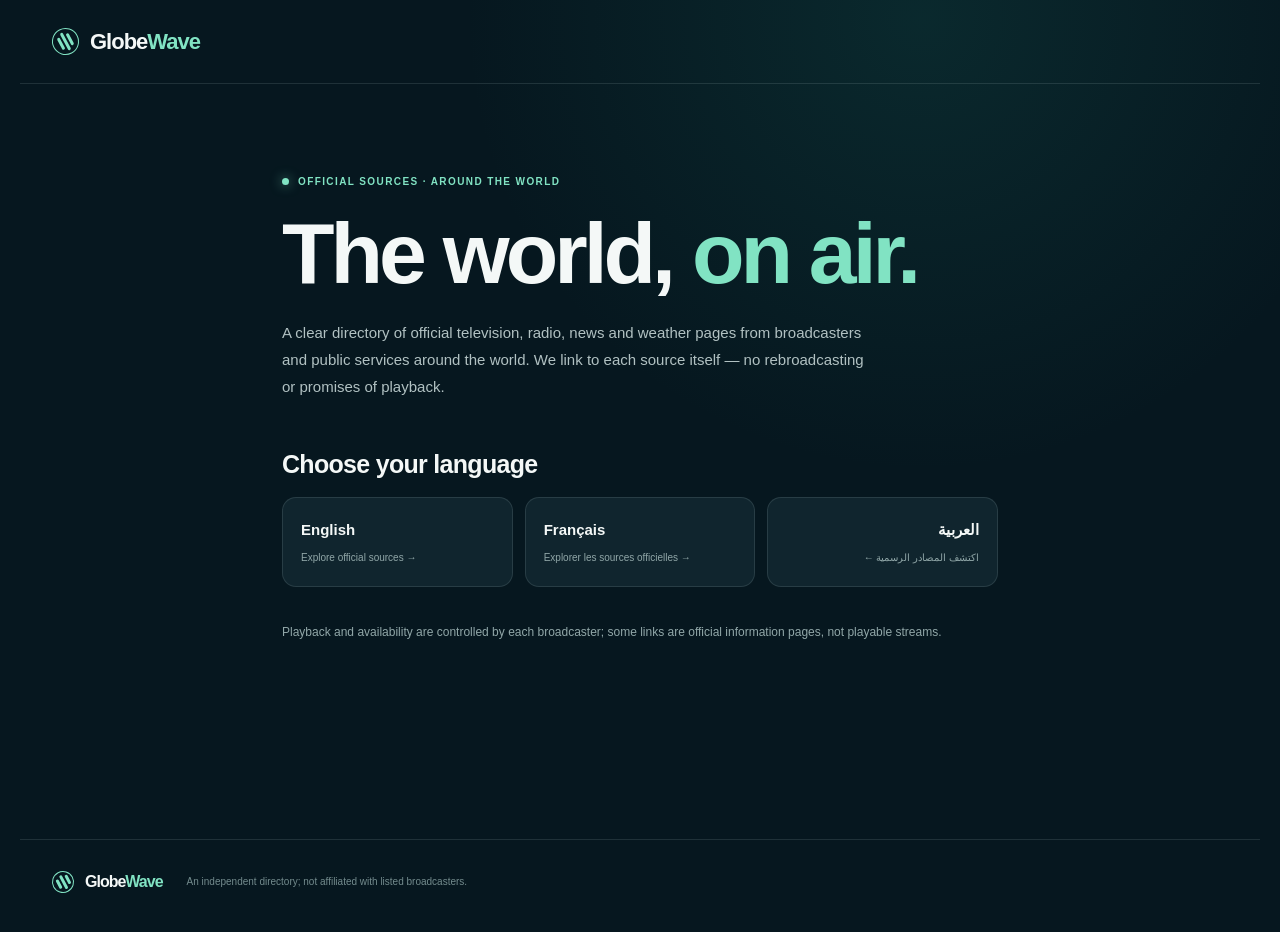
==== index.html @ 591c08b2 "Build multilingual GlobeWave official-source directory" ====
<!doctype html><html lang="en"><head><meta charset="utf-8"><meta name="viewport" content="width=device-width,initial-scale=1"><title>GlobeWave — official broadcasts from around the world</title><meta name="description" content="Explore official television, radio, news and weather pages from around the world, in Arabic, French and English."><link rel="canonical" href="https://yassin1986.github.io/globewave/"><link rel="alternate" hreflang="en" href="https://yassin1986.github.io/globewave/en/"><link rel="alternate" hreflang="fr" href="https://yassin1986.github.io/globewave/fr/"><link rel="alternate" hreflang="ar" href="https://yassin1986.github.io/globewave/ar/"><link rel="alternate" hreflang="x-default" href="https://yassin1986.github.io/globewave/"><meta property="og:type" content="website"><meta property="og:site_name" content="GlobeWave"><meta property="og:title" content="GlobeWave — official broadcasts from around the world"><meta property="og:description" content="Explore official television, radio, news and weather pages from around the world, in Arabic, French and English."><meta property="og:url" content="https://yassin1986.github.io/globewave/"><meta name="robots" content="index,follow"><link rel="stylesheet" href="https://yassin1986.github.io/globewave/assets/site.css"></head><body><header class="site-header"><a class="brand" href="https://yassin1986.github.io/globewave/" aria-label="GlobeWave"><span class="brand-mark" aria-hidden="true"><i></i><i></i><i></i></span><span>Globe<span>Wave</span></span></a></header><main class="landing"><p class="eyebrow"><span class="pulse"></span>OFFICIAL SOURCES · AROUND THE WORLD</p><h1>The world, <em>on air.</em></h1><p class="intro">A clear directory of official television, radio, news and weather pages from broadcasters and public services around the world. We link to each source itself — no rebroadcasting or promises of playback.</p><h2>Choose your language</h2><nav class="language-choices"><a href="https://yassin1986.github.io/globewave/en/">English <span>Explore official sources →</span></a><a href="https://yassin1986.github.io/globewave/fr/" lang="fr">Français <span>Explorer les sources officielles →</span></a><a href="https://yassin1986.github.io/globewave/ar/" lang="ar" dir="rtl">العربية <span>اكتشف المصادر الرسمية ←</span></a></nav><p class="landing-note">Playback and availability are controlled by each broadcaster; some links are official information pages, not playable streams.</p></main><footer><a class="brand footer-brand" href="https://yassin1986.github.io/globewave/"><span class="brand-mark" aria-hidden="true"><i></i><i></i><i></i></span><span>Globe<span>Wave</span></span></a><p>An independent directory; not affiliated with listed broadcasters.</p></footer></body></html>
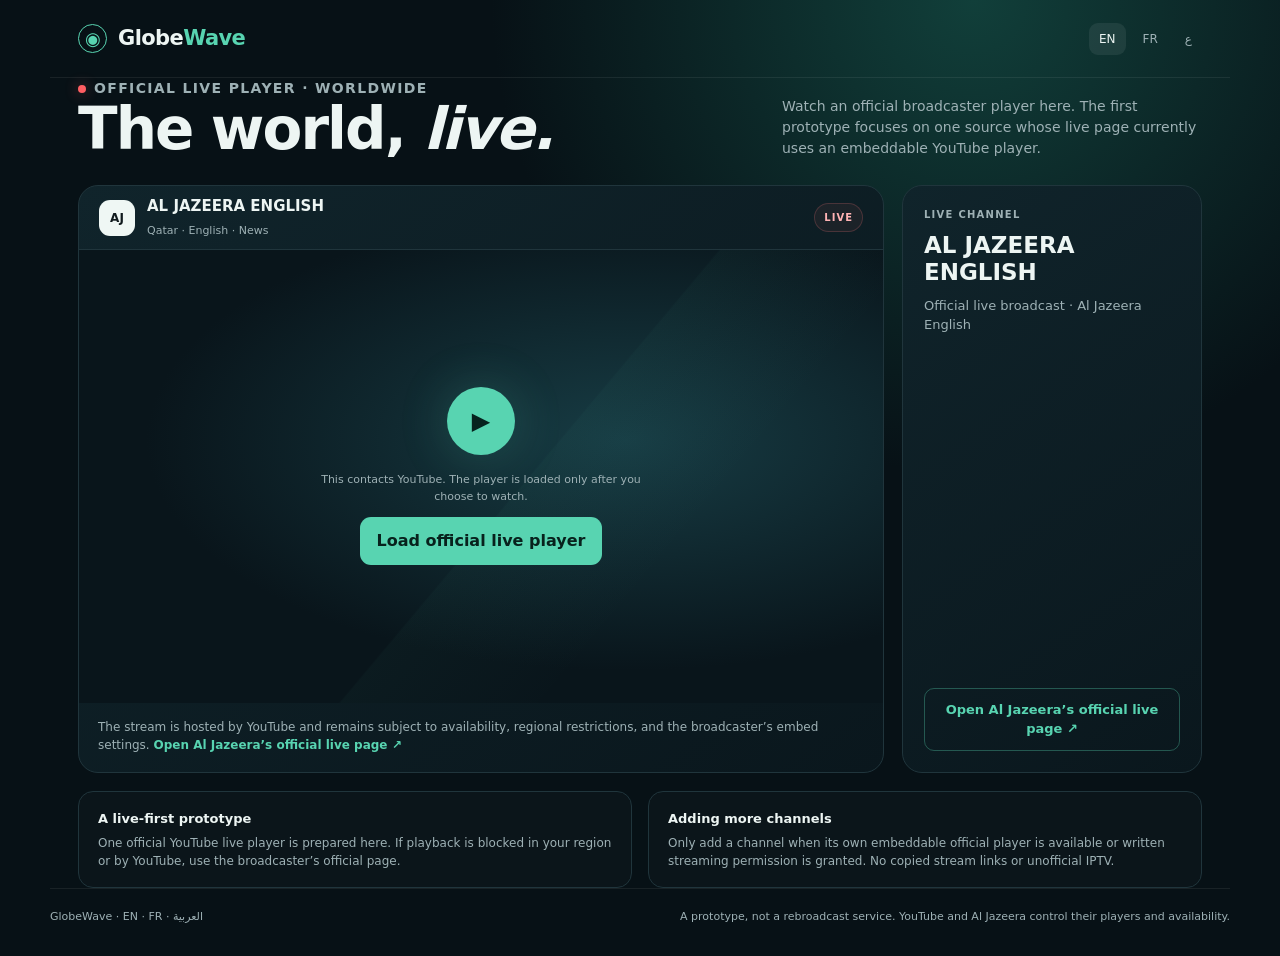
==== commit 8a1dac16: "Publish temporary live player test page" ====
--- a/index.html
+++ b/index.html
@@ -1 +1,23 @@
-<!doctype html><html lang="en"><head><meta charset="utf-8"><meta name="viewport" content="width=device-width,initial-scale=1"><title>GlobeWave — official broadcasts from around the world</title><meta name="description" content="Explore official television, radio, news and weather pages from around the world, in Arabic, French and English."><link rel="canonical" href="https://yassin1986.github.io/globewave/"><link rel="alternate" hreflang="en" href="https://yassin1986.github.io/globewave/en/"><link rel="alternate" hreflang="fr" href="https://yassin1986.github.io/globewave/fr/"><link rel="alternate" hreflang="ar" href="https://yassin1986.github.io/globewave/ar/"><link rel="alternate" hreflang="x-default" href="https://yassin1986.github.io/globewave/"><meta property="og:type" content="website"><meta property="og:site_name" content="GlobeWave"><meta property="og:title" content="GlobeWave — official broadcasts from around the world"><meta property="og:description" content="Explore official television, radio, news and weather pages from around the world, in Arabic, French and English."><meta property="og:url" content="https://yassin1986.github.io/globewave/"><meta name="robots" content="index,follow"><link rel="stylesheet" href="https://yassin1986.github.io/globewave/assets/site.css"></head><body><header class="site-header"><a class="brand" href="https://yassin1986.github.io/globewave/" aria-label="GlobeWave"><span class="brand-mark" aria-hidden="true"><i></i><i></i><i></i></span><span>Globe<span>Wave</span></span></a></header><main class="landing"><p class="eyebrow"><span class="pulse"></span>OFFICIAL SOURCES · AROUND THE WORLD</p><h1>The world, <em>on air.</em></h1><p class="intro">A clear directory of official television, radio, news and weather pages from broadcasters and public services around the world. We link to each source itself — no rebroadcasting or promises of playback.</p><h2>Choose your language</h2><nav class="language-choices"><a href="https://yassin1986.github.io/globewave/en/">English <span>Explore official sources →</span></a><a href="https://yassin1986.github.io/globewave/fr/" lang="fr">Français <span>Explorer les sources officielles →</span></a><a href="https://yassin1986.github.io/globewave/ar/" lang="ar" dir="rtl">العربية <span>اكتشف المصادر الرسمية ←</span></a></nav><p class="landing-note">Playback and availability are controlled by each broadcaster; some links are official information pages, not playable streams.</p></main><footer><a class="brand footer-brand" href="https://yassin1986.github.io/globewave/"><span class="brand-mark" aria-hidden="true"><i></i><i></i><i></i></span><span>Globe<span>Wave</span></span></a><p>An independent directory; not affiliated with listed broadcasters.</p></footer></body></html>+<!doctype html>
+<html lang="en" dir="ltr">
+<head>
+<meta charset="utf-8"><meta name="viewport" content="width=device-width,initial-scale=1">
+<title>GlobeWave — live TV, inside the page</title><meta name="description" content="Watch an official live broadcaster player inside GlobeWave, with transparent regional and playback limits.">
+<meta name="robots" content="noindex,nofollow"><meta name="theme-color" content="#071116">
+<link rel="stylesheet" href="./assets/player.css">
+</head>
+<body class="">
+<header class="topbar wrap"><a class="brand" href="./index.html" aria-label="GlobeWave"><span class="brand-mark" aria-hidden="true">◉</span><span>Globe<em>Wave</em></span></a><nav class="languages" aria-label="Language"><a aria-current="page" href="./index.html">EN</a><a  href="./fr/index.html">FR</a><a  href="./ar/index.html" lang="ar">ع</a></nav></header>
+<main class="wrap">
+<section class="intro"><div><p class="eyebrow"><span class="live-dot"></span>OFFICIAL LIVE PLAYER · WORLDWIDE</p><h1>The world, <em>live.</em></h1></div><p>Watch an official broadcaster player here. The first prototype focuses on one source whose live page currently uses an embeddable YouTube player.</p></section>
+<section class="stage" aria-label="Live player">
+<article class="player-card"><div class="player-head"><div class="station"><div class="station-logo" aria-hidden="true">AJ</div><div><h2>AL JAZEERA ENGLISH</h2><small>Qatar · English · News</small></div></div><span class="onair">LIVE</span></div>
+<div class="screen" id="player-frame"><div class="preload" id="player-consent"><div class="play-icon" aria-hidden="true">▶</div><p class="consent">This contacts YouTube. The player is loaded only after you choose to watch.</p><button class="primary" id="load-player" type="button">Load official live player</button></div></div>
+<div class="player-foot"><p>The stream is hosted by YouTube and remains subject to availability, regional restrictions, and the broadcaster’s embed settings. <a href="https://www.aljazeera.com/video/live" target="_blank" rel="noopener noreferrer">Open Al Jazeera’s official live page ↗</a></p></div></article>
+<aside class="side-card"><span class="side-kicker">LIVE CHANNEL</span><h2>AL JAZEERA ENGLISH</h2><p>Official live broadcast · Al Jazeera English</p><a class="official-link" href="https://www.aljazeera.com/video/live" target="_blank" rel="noopener noreferrer">Open Al Jazeera’s official live page ↗</a></aside>
+</section>
+<section class="below"><article class="info"><h3>A live-first prototype</h3><p>One official YouTube live player is prepared here. If playback is blocked in your region or by YouTube, use the broadcaster’s official page.</p></article><article class="info"><h3>Adding more channels</h3><p>Only add a channel when its own embeddable official player is available or written streaming permission is granted. No copied stream links or unofficial IPTV.</p></article></section>
+</main>
+<footer class="footer wrap"><span>GlobeWave · EN · FR · العربية</span><span>A prototype, not a rebroadcast service. YouTube and Al Jazeera control their players and availability.</span></footer>
+<script src="./assets/player.js" defer></script>
+</body></html>
--- a/assets/player.css
+++ b/assets/player.css
@@ -0,0 +1 @@
+:root{color-scheme:dark;--bg:#071116;--panel:#0d1d24;--panel2:#11252d;--line:#20353c;--ink:#edf5f3;--muted:#9eb1b5;--mint:#58d4b1;--gold:#efc880;font-family:Inter,ui-sans-serif,system-ui,-apple-system,'Noto Sans Arabic',sans-serif}*{box-sizing:border-box}body{margin:0;min-height:100vh;color:var(--ink);background:radial-gradient(ellipse at 76% 0%,#113f3a 0,transparent 35%),var(--bg);line-height:1.5}a{color:inherit;text-decoration:none}button{font:inherit}.wrap{max-width:1180px;margin:auto;padding:0 28px}.topbar{height:78px;border-bottom:1px solid #ffffff12;display:flex;align-items:center;justify-content:space-between}.brand{display:flex;align-items:center;gap:11px;font-weight:800;font-size:21px;letter-spacing:-.6px}.brand-mark{width:29px;height:29px;border:1.5px solid var(--mint);border-radius:50%;display:grid;place-items:center;color:var(--mint);font-size:18px}.brand span:last-child em{font-style:normal;color:var(--mint)}.languages{display:flex;gap:7px}.languages a{font-size:12px;padding:7px 10px;border-radius:9px;color:var(--muted)}.languages a[aria-current=page]{background:#ffffff12;color:var(--ink)}main{padding:46px 0 72px}.intro{display:flex;justify-content:space-between;align-items:end;gap:30px;margin-bottom:26px}.eyebrow{color:var(--mint);font-size:11px;font-weight:800;letter-spacing:1.35px;text-transform:uppercase;margin:0 0 13px}.live-dot{display:inline-block;width:8px;height:8px;border-radius:50%;background:#ff5e62;box-shadow:0 0 14px #ff5e6277;margin-inline-end:8px}h1{font-size:clamp(36px,5vw,58px);line-height:1.04;letter-spacing:-1.9px;margin:0}.intro p{color:var(--muted);max-width:420px;margin:0;font-size:14px}.stage{display:grid;grid-template-columns:minmax(0,1fr) 300px;gap:18px;align-items:stretch}.player-card,.side-card{border:1px solid var(--line);border-radius:20px;background:linear-gradient(145deg,#10242b,#0a171d);overflow:hidden}.player-head{height:64px;padding:0 20px;display:flex;align-items:center;justify-content:space-between;border-bottom:1px solid var(--line)}.station{display:flex;align-items:center;gap:12px}.station-logo{width:36px;height:36px;border-radius:11px;background:#eff7f4;color:#101a1d;display:grid;place-items:center;font-weight:900;font-size:12px}.station h2{font-size:15px;margin:0}.station small{font-size:11px;color:var(--muted)}.onair{font-size:10px;letter-spacing:1px;font-weight:800;color:#ffb3b4;border:1px solid #ff777733;background:#ff777310;padding:6px 9px;border-radius:999px}.screen{position:relative;aspect-ratio:16/9;background:radial-gradient(ellipse at 68% 42%,#173c44 0,#09151b 62%);display:grid;place-items:center}.screen:before{content:'';position:absolute;inset:0;background:linear-gradient(130deg,transparent 54%,#58d4b108 54.2%,transparent 72%)}.screen iframe{position:absolute;inset:0;width:100%;height:100%;border:0}.preload{position:relative;z-index:1;text-align:center;max-width:400px;padding:25px}.play-icon{width:68px;height:68px;margin:0 auto 17px;border-radius:50%;background:var(--mint);color:#06231e;display:grid;place-items:center;font-size:24px;box-shadow:0 0 50px #58d4b134}.preload p{font-size:13px;color:#bac9c9;margin:0 0 16px}.primary{border:0;border-radius:11px;background:var(--mint);color:#08221d;font-weight:800;padding:12px 17px;cursor:pointer}.primary:hover{filter:brightness(1.08);transform:translateY(-1px)}.primary:focus-visible,a:focus-visible{outline:3px solid var(--gold);outline-offset:3px}.player-foot{padding:15px 19px 18px;color:var(--muted);font-size:12px}.player-foot p{margin:0}.player-foot a{color:var(--mint);font-weight:700}.side-card{padding:21px;display:flex;flex-direction:column}.side-kicker{color:var(--muted);font-size:10px;letter-spacing:1.25px;font-weight:800}.side-card h2{font-size:23px;line-height:1.16;margin:10px 0}.side-card p{font-size:13px;color:var(--muted);margin:0 0 17px}.official-link{margin-top:auto;border:1px solid #58d4b155;color:var(--mint);font-weight:700;text-align:center;padding:11px 13px;border-radius:10px;font-size:13px}.below{display:grid;grid-template-columns:1fr 1fr;gap:16px;margin-top:18px}.info{padding:17px 19px;border:1px solid var(--line);border-radius:15px;background:#ffffff04}.info h3{font-size:13px;margin:0 0 6px}.info p{font-size:12px;color:var(--muted);margin:0}.footer{border-top:1px solid #ffffff12;padding:20px 0 30px;color:var(--muted);font-size:11px;display:flex;justify-content:space-between;gap:24px}.consent{font-size:11px!important;margin:0 0 12px!important;color:#9eb1b5!important}.rtl{direction:rtl}.rtl h1{letter-spacing:0}.rtl .eyebrow{letter-spacing:0}.rtl .station-logo{font-size:14px}.rtl .footer{direction:rtl}.rtl .player-head{direction:rtl}.rtl .intro{direction:rtl}.rtl .stage{direction:rtl}.rtl .languages{direction:ltr}@media(max-width:820px){.stage{grid-template-columns:1fr}.side-card{min-height:210px}.intro{display:block}.intro p{margin-top:14px}.below{grid-template-columns:1fr}}@media(max-width:520px){.wrap{padding:0 16px}.topbar{height:66px}.brand{font-size:18px}.languages a{padding:6px 8px}main{padding:32px 0 50px}.player-head{padding:0 13px}.screen{aspect-ratio:16/10}.preload{padding:16px}.play-icon{width:55px;height:55px}.footer{display:block}.footer>*+*{margin-top:10px}}
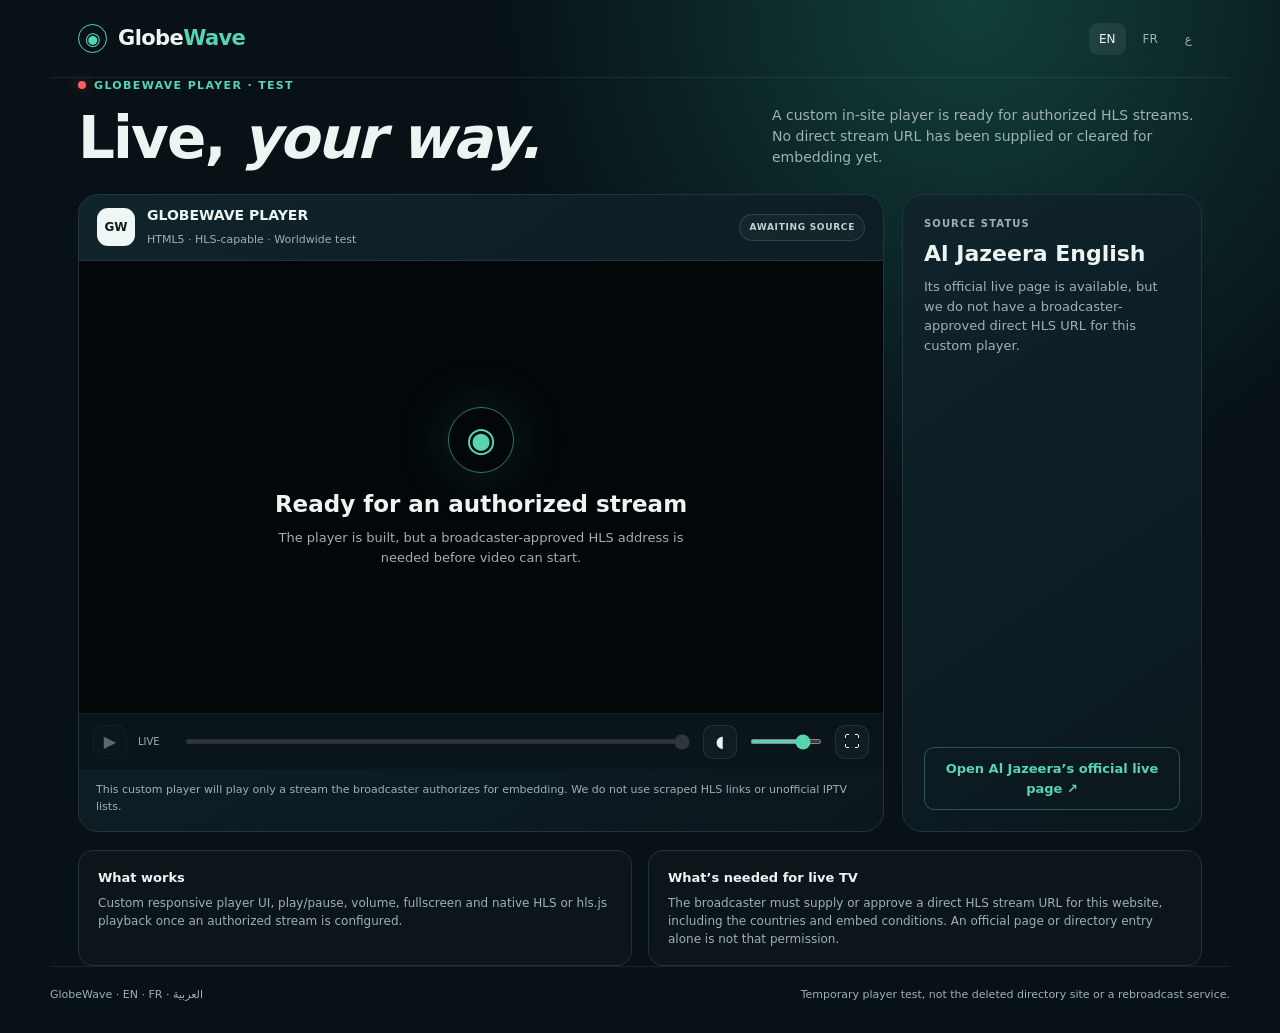
==== commit d1278f94: "Replace embedded video with custom HLS player" ====
--- a/index.html
+++ b/index.html
@@ -2,22 +2,24 @@
 <html lang="en" dir="ltr">
 <head>
 <meta charset="utf-8"><meta name="viewport" content="width=device-width,initial-scale=1">
-<title>GlobeWave — live TV, inside the page</title><meta name="description" content="Watch an official live broadcaster player inside GlobeWave, with transparent regional and playback limits.">
+<title>GlobeWave — custom live player</title>
+<meta name="description" content="A GlobeWave custom live player prototype. Playback is enabled only for broadcaster-authorized streams.">
 <meta name="robots" content="noindex,nofollow"><meta name="theme-color" content="#071116">
 <link rel="stylesheet" href="./assets/player.css">
 </head>
-<body class="">
-<header class="topbar wrap"><a class="brand" href="./index.html" aria-label="GlobeWave"><span class="brand-mark" aria-hidden="true">◉</span><span>Globe<em>Wave</em></span></a><nav class="languages" aria-label="Language"><a aria-current="page" href="./index.html">EN</a><a  href="./fr/index.html">FR</a><a  href="./ar/index.html" lang="ar">ع</a></nav></header>
+<body>
+<header class="topbar wrap"><a class="brand" href="./index.html" aria-label="GlobeWave"><span class="brand-mark" aria-hidden="true">◉</span><span>Globe<em>Wave</em></span></a><nav class="languages" aria-label="Language"><a aria-current="page" href="./index.html">EN</a><a href="./fr/index.html">FR</a><a href="./ar/index.html" lang="ar">ع</a></nav></header>
 <main class="wrap">
-<section class="intro"><div><p class="eyebrow"><span class="live-dot"></span>OFFICIAL LIVE PLAYER · WORLDWIDE</p><h1>The world, <em>live.</em></h1></div><p>Watch an official broadcaster player here. The first prototype focuses on one source whose live page currently uses an embeddable YouTube player.</p></section>
+<section class="intro"><div><p class="eyebrow"><span class="live-dot"></span>GLOBEWAVE PLAYER · TEST</p><h1>Live, <em>your way.</em></h1></div><p>A custom in-site player is ready for authorized HLS streams. No direct stream URL has been supplied or cleared for embedding yet.</p></section>
 <section class="stage" aria-label="Live player">
-<article class="player-card"><div class="player-head"><div class="station"><div class="station-logo" aria-hidden="true">AJ</div><div><h2>AL JAZEERA ENGLISH</h2><small>Qatar · English · News</small></div></div><span class="onair">LIVE</span></div>
-<div class="screen" id="player-frame"><div class="preload" id="player-consent"><div class="play-icon" aria-hidden="true">▶</div><p class="consent">This contacts YouTube. The player is loaded only after you choose to watch.</p><button class="primary" id="load-player" type="button">Load official live player</button></div></div>
-<div class="player-foot"><p>The stream is hosted by YouTube and remains subject to availability, regional restrictions, and the broadcaster’s embed settings. <a href="https://www.aljazeera.com/video/live" target="_blank" rel="noopener noreferrer">Open Al Jazeera’s official live page ↗</a></p></div></article>
-<aside class="side-card"><span class="side-kicker">LIVE CHANNEL</span><h2>AL JAZEERA ENGLISH</h2><p>Official live broadcast · Al Jazeera English</p><a class="official-link" href="https://www.aljazeera.com/video/live" target="_blank" rel="noopener noreferrer">Open Al Jazeera’s official live page ↗</a></aside>
+<article class="player-card"><div class="player-head"><div class="station"><div class="station-logo" aria-hidden="true">GW</div><div><h2>GLOBEWAVE PLAYER</h2><small>HTML5 · HLS-capable · Worldwide test</small></div></div><span class="status-pill" id="live-state">AWAITING SOURCE</span></div>
+<div class="screen" id="player-shell"><video id="video" playsinline preload="none" aria-label="GlobeWave live video"></video><div class="empty-state" id="empty-state"><div class="wave-mark" aria-hidden="true">◉</div><h2 data-i18n="waitingTitle">Ready for an authorized stream</h2><p data-i18n="waitingBody">The player is built, but a broadcaster-approved HLS address is needed before video can start.</p></div><div class="error-state" id="error-state" hidden role="status"></div></div>
+<div class="controls" aria-label="Player controls"><button class="icon-button" id="play-toggle" type="button" disabled aria-label="Play">▶</button><span class="time" id="time-display">LIVE</span><input id="seek" class="seek" type="range" min="0" max="1000" value="1000" disabled aria-label="Seek live stream"><button class="icon-button" id="mute-toggle" type="button" aria-label="Mute">◖</button><input id="volume" class="volume" type="range" min="0" max="1" step="0.05" value="0.8" aria-label="Volume"><button class="icon-button" id="fullscreen" type="button" aria-label="Fullscreen">⛶</button></div>
+<div class="player-foot"><p data-i18n="restriction">This custom player will play only a stream the broadcaster authorizes for embedding. We do not use scraped HLS links or unofficial IPTV lists.</p></div></article>
+<aside class="side-card"><span class="side-kicker" data-i18n="channelLabel">SOURCE STATUS</span><h2 data-i18n="channelTitle">Al Jazeera English</h2><p data-i18n="channelStatus">Its official live page is available, but we do not have a broadcaster-approved direct HLS URL for this custom player.</p><a class="official-link" href="https://www.aljazeera.com/video/live" target="_blank" rel="noopener noreferrer" data-i18n="officialLink">Open Al Jazeera’s official live page ↗</a></aside>
 </section>
-<section class="below"><article class="info"><h3>A live-first prototype</h3><p>One official YouTube live player is prepared here. If playback is blocked in your region or by YouTube, use the broadcaster’s official page.</p></article><article class="info"><h3>Adding more channels</h3><p>Only add a channel when its own embeddable official player is available or written streaming permission is granted. No copied stream links or unofficial IPTV.</p></article></section>
+<section class="below"><article class="info"><h3 data-i18n="howTitle">What works</h3><p data-i18n="howBody">Custom responsive player UI, play/pause, volume, fullscreen and native HLS or hls.js playback once an authorized stream is configured.</p></article><article class="info"><h3 data-i18n="nextTitle">What’s needed for live TV</h3><p data-i18n="nextBody">The broadcaster must supply or approve a direct HLS stream URL for this website, including the countries and embed conditions. An official page or directory entry alone is not that permission.</p></article></section>
 </main>
-<footer class="footer wrap"><span>GlobeWave · EN · FR · العربية</span><span>A prototype, not a rebroadcast service. YouTube and Al Jazeera control their players and availability.</span></footer>
+<footer class="footer wrap"><span>GlobeWave · EN · FR · العربية</span><span data-i18n="footer">Temporary player test, not the deleted directory site or a rebroadcast service.</span></footer>
 <script src="./assets/player.js" defer></script>
-</body></html>+</body></html>
--- a/assets/player.css
+++ b/assets/player.css
@@ -1 +1 @@
-:root{color-scheme:dark;--bg:#071116;--panel:#0d1d24;--panel2:#11252d;--line:#20353c;--ink:#edf5f3;--muted:#9eb1b5;--mint:#58d4b1;--gold:#efc880;font-family:Inter,ui-sans-serif,system-ui,-apple-system,'Noto Sans Arabic',sans-serif}*{box-sizing:border-box}body{margin:0;min-height:100vh;color:var(--ink);background:radial-gradient(ellipse at 76% 0%,#113f3a 0,transparent 35%),var(--bg);line-height:1.5}a{color:inherit;text-decoration:none}button{font:inherit}.wrap{max-width:1180px;margin:auto;padding:0 28px}.topbar{height:78px;border-bottom:1px solid #ffffff12;display:flex;align-items:center;justify-content:space-between}.brand{display:flex;align-items:center;gap:11px;font-weight:800;font-size:21px;letter-spacing:-.6px}.brand-mark{width:29px;height:29px;border:1.5px solid var(--mint);border-radius:50%;display:grid;place-items:center;color:var(--mint);font-size:18px}.brand span:last-child em{font-style:normal;color:var(--mint)}.languages{display:flex;gap:7px}.languages a{font-size:12px;padding:7px 10px;border-radius:9px;color:var(--muted)}.languages a[aria-current=page]{background:#ffffff12;color:var(--ink)}main{padding:46px 0 72px}.intro{display:flex;justify-content:space-between;align-items:end;gap:30px;margin-bottom:26px}.eyebrow{color:var(--mint);font-size:11px;font-weight:800;letter-spacing:1.35px;text-transform:uppercase;margin:0 0 13px}.live-dot{display:inline-block;width:8px;height:8px;border-radius:50%;background:#ff5e62;box-shadow:0 0 14px #ff5e6277;margin-inline-end:8px}h1{font-size:clamp(36px,5vw,58px);line-height:1.04;letter-spacing:-1.9px;margin:0}.intro p{color:var(--muted);max-width:420px;margin:0;font-size:14px}.stage{display:grid;grid-template-columns:minmax(0,1fr) 300px;gap:18px;align-items:stretch}.player-card,.side-card{border:1px solid var(--line);border-radius:20px;background:linear-gradient(145deg,#10242b,#0a171d);overflow:hidden}.player-head{height:64px;padding:0 20px;display:flex;align-items:center;justify-content:space-between;border-bottom:1px solid var(--line)}.station{display:flex;align-items:center;gap:12px}.station-logo{width:36px;height:36px;border-radius:11px;background:#eff7f4;color:#101a1d;display:grid;place-items:center;font-weight:900;font-size:12px}.station h2{font-size:15px;margin:0}.station small{font-size:11px;color:var(--muted)}.onair{font-size:10px;letter-spacing:1px;font-weight:800;color:#ffb3b4;border:1px solid #ff777733;background:#ff777310;padding:6px 9px;border-radius:999px}.screen{position:relative;aspect-ratio:16/9;background:radial-gradient(ellipse at 68% 42%,#173c44 0,#09151b 62%);display:grid;place-items:center}.screen:before{content:'';position:absolute;inset:0;background:linear-gradient(130deg,transparent 54%,#58d4b108 54.2%,transparent 72%)}.screen iframe{position:absolute;inset:0;width:100%;height:100%;border:0}.preload{position:relative;z-index:1;text-align:center;max-width:400px;padding:25px}.play-icon{width:68px;height:68px;margin:0 auto 17px;border-radius:50%;background:var(--mint);color:#06231e;display:grid;place-items:center;font-size:24px;box-shadow:0 0 50px #58d4b134}.preload p{font-size:13px;color:#bac9c9;margin:0 0 16px}.primary{border:0;border-radius:11px;background:var(--mint);color:#08221d;font-weight:800;padding:12px 17px;cursor:pointer}.primary:hover{filter:brightness(1.08);transform:translateY(-1px)}.primary:focus-visible,a:focus-visible{outline:3px solid var(--gold);outline-offset:3px}.player-foot{padding:15px 19px 18px;color:var(--muted);font-size:12px}.player-foot p{margin:0}.player-foot a{color:var(--mint);font-weight:700}.side-card{padding:21px;display:flex;flex-direction:column}.side-kicker{color:var(--muted);font-size:10px;letter-spacing:1.25px;font-weight:800}.side-card h2{font-size:23px;line-height:1.16;margin:10px 0}.side-card p{font-size:13px;color:var(--muted);margin:0 0 17px}.official-link{margin-top:auto;border:1px solid #58d4b155;color:var(--mint);font-weight:700;text-align:center;padding:11px 13px;border-radius:10px;font-size:13px}.below{display:grid;grid-template-columns:1fr 1fr;gap:16px;margin-top:18px}.info{padding:17px 19px;border:1px solid var(--line);border-radius:15px;background:#ffffff04}.info h3{font-size:13px;margin:0 0 6px}.info p{font-size:12px;color:var(--muted);margin:0}.footer{border-top:1px solid #ffffff12;padding:20px 0 30px;color:var(--muted);font-size:11px;display:flex;justify-content:space-between;gap:24px}.consent{font-size:11px!important;margin:0 0 12px!important;color:#9eb1b5!important}.rtl{direction:rtl}.rtl h1{letter-spacing:0}.rtl .eyebrow{letter-spacing:0}.rtl .station-logo{font-size:14px}.rtl .footer{direction:rtl}.rtl .player-head{direction:rtl}.rtl .intro{direction:rtl}.rtl .stage{direction:rtl}.rtl .languages{direction:ltr}@media(max-width:820px){.stage{grid-template-columns:1fr}.side-card{min-height:210px}.intro{display:block}.intro p{margin-top:14px}.below{grid-template-columns:1fr}}@media(max-width:520px){.wrap{padding:0 16px}.topbar{height:66px}.brand{font-size:18px}.languages a{padding:6px 8px}main{padding:32px 0 50px}.player-head{padding:0 13px}.screen{aspect-ratio:16/10}.preload{padding:16px}.play-icon{width:55px;height:55px}.footer{display:block}.footer>*+*{margin-top:10px}}
+:root{color-scheme:dark;--bg:#071116;--panel:#0d1d24;--panel2:#11252d;--line:#20353c;--ink:#edf5f3;--muted:#9eb1b5;--mint:#58d4b1;--gold:#efc880;font-family:Inter,ui-sans-serif,system-ui,-apple-system,'Noto Sans Arabic',sans-serif}*{box-sizing:border-box}body{margin:0;min-height:100vh;color:var(--ink);background:radial-gradient(ellipse at 76% 0%,#113f3a 0,transparent 35%),var(--bg);line-height:1.5}a{color:inherit;text-decoration:none}button,input{font:inherit}.wrap{max-width:1180px;margin:auto;padding:0 28px}.topbar{height:78px;border-bottom:1px solid #ffffff12;display:flex;align-items:center;justify-content:space-between}.brand{display:flex;align-items:center;gap:11px;font-weight:800;font-size:21px;letter-spacing:-.6px}.brand-mark{width:29px;height:29px;border:1.5px solid var(--mint);border-radius:50%;display:grid;place-items:center;color:var(--mint);font-size:18px}.brand span:last-child em{font-style:normal;color:var(--mint)}.languages{display:flex;gap:7px}.languages a{font-size:12px;padding:7px 10px;border-radius:9px;color:var(--muted)}.languages a[aria-current=page]{background:#ffffff12;color:var(--ink)}main{padding:46px 0 72px}.intro{display:flex;justify-content:space-between;align-items:end;gap:30px;margin-bottom:26px}.eyebrow{color:var(--mint);font-size:11px;font-weight:800;letter-spacing:1.35px;text-transform:uppercase;margin:0 0 13px}.live-dot{display:inline-block;width:8px;height:8px;border-radius:50%;background:#ff5e62;box-shadow:0 0 14px #ff5e6277;margin-inline-end:8px}h1{font-size:clamp(36px,5vw,58px);line-height:1.04;letter-spacing:-1.9px;margin:0}.intro>p{color:var(--muted);max-width:430px;margin:0;font-size:14px}.stage{display:grid;grid-template-columns:minmax(0,1fr) 300px;gap:18px;align-items:stretch}.player-card,.side-card{border:1px solid var(--line);border-radius:20px;background:linear-gradient(145deg,#10242b,#0a171d);overflow:hidden}.player-head{min-height:66px;padding:10px 18px;display:flex;align-items:center;justify-content:space-between;gap:12px;border-bottom:1px solid var(--line)}.station{display:flex;align-items:center;gap:12px}.station-logo{width:38px;height:38px;border-radius:11px;background:#eff7f4;color:#101a1d;display:grid;place-items:center;font-weight:900;font-size:12px}.station h2{font-size:14px;margin:0}.station small{font-size:11px;color:var(--muted)}.status-pill{font-size:9px;letter-spacing:.7px;font-weight:800;color:#c1d2d2;border:1px solid #ffffff20;background:#ffffff09;padding:6px 9px;border-radius:999px;white-space:nowrap}.screen{position:relative;aspect-ratio:16/9;min-height:240px;background:radial-gradient(ellipse at 68% 42%,#173c44 0,#09151b 62%);display:grid;place-items:center;overflow:hidden}.screen:before{content:'';position:absolute;inset:0;pointer-events:none;background:linear-gradient(130deg,transparent 54%,#58d4b108 54.2%,transparent 72%)}.screen video{position:absolute;inset:0;width:100%;height:100%;background:#030709;object-fit:contain}.empty-state{z-index:1;text-align:center;max-width:500px;padding:28px}.wave-mark{width:66px;height:66px;margin:0 auto 14px;border-radius:50%;border:1px solid #58d4b18a;color:var(--mint);display:grid;place-items:center;font-size:34px;box-shadow:0 0 55px #58d4b12b}.empty-state h2{font-size:clamp(17px,2.4vw,23px);margin:0 0 7px}.empty-state p{font-size:13px;color:var(--muted);margin:0}.error-state{position:absolute;z-index:2;inset:auto 16px 16px;padding:11px 14px;border:1px solid #ff7e6e66;border-radius:10px;background:#251714;color:#ffd2c9;font-size:12px}.controls{min-height:56px;padding:8px 14px;display:flex;align-items:center;gap:11px;border-top:1px solid #ffffff0b;background:#09151a}.icon-button{width:34px;height:34px;border:1px solid #ffffff18;border-radius:10px;background:#ffffff08;color:var(--ink);display:grid;place-items:center;cursor:pointer;flex:0 0 auto}.icon-button:disabled{opacity:.38;cursor:not-allowed}.icon-button:not(:disabled):hover{border-color:#58d4b199;color:var(--mint)}.time{font-variant-numeric:tabular-nums;color:var(--muted);font-size:10px;min-width:34px}.seek,.volume{height:5px;accent-color:var(--mint);cursor:pointer}.seek{min-width:40px;flex:1}.seek:disabled{opacity:.35;cursor:not-allowed}.volume{width:72px}.player-foot{padding:13px 17px 16px;color:var(--muted);font-size:11px}.player-foot p{margin:0}.side-card{padding:21px;display:flex;flex-direction:column}.side-kicker{color:var(--muted);font-size:10px;letter-spacing:1.1px;font-weight:800}.side-card h2{font-size:22px;line-height:1.2;margin:10px 0}.side-card p{font-size:13px;color:var(--muted);margin:0 0 17px}.official-link{margin-top:auto;border:1px solid #58d4b155;color:var(--mint);font-weight:700;text-align:center;padding:11px 13px;border-radius:10px;font-size:13px}.below{display:grid;grid-template-columns:1fr 1fr;gap:16px;margin-top:18px}.info{padding:17px 19px;border:1px solid var(--line);border-radius:15px;background:#ffffff04}.info h3{font-size:13px;margin:0 0 6px}.info p{font-size:12px;color:var(--muted);margin:0}.footer{border-top:1px solid #ffffff12;padding:20px 0 30px;color:var(--muted);font-size:11px;display:flex;justify-content:space-between;gap:24px}.rtl{direction:rtl}.rtl h1{letter-spacing:0}.rtl .eyebrow{letter-spacing:0}.rtl .station-logo{font-size:14px}.rtl .footer{direction:rtl}.rtl .player-head,.rtl .intro,.rtl .stage{direction:rtl}.rtl .languages{direction:ltr}.rtl .controls{direction:ltr}@media(max-width:820px){.stage{grid-template-columns:1fr}.side-card{min-height:200px}.intro{display:block}.intro>p{margin-top:14px}.below{grid-template-columns:1fr}}@media(max-width:520px){.wrap{padding:0 16px}.topbar{height:66px}.brand{font-size:18px}.languages a{padding:6px 8px}main{padding:32px 0 50px}.player-head{padding:10px 12px}.station h2{font-size:12px}.station small{font-size:10px}.status-pill{font-size:8px;padding:5px 7px}.screen{aspect-ratio:16/10;min-height:210px}.empty-state{padding:18px}.wave-mark{width:55px;height:55px}.controls{gap:7px;padding:8px}.volume{width:52px}.time{min-width:30px;font-size:9px}.footer{display:block}.footer>*+*{margin-top:10px}}
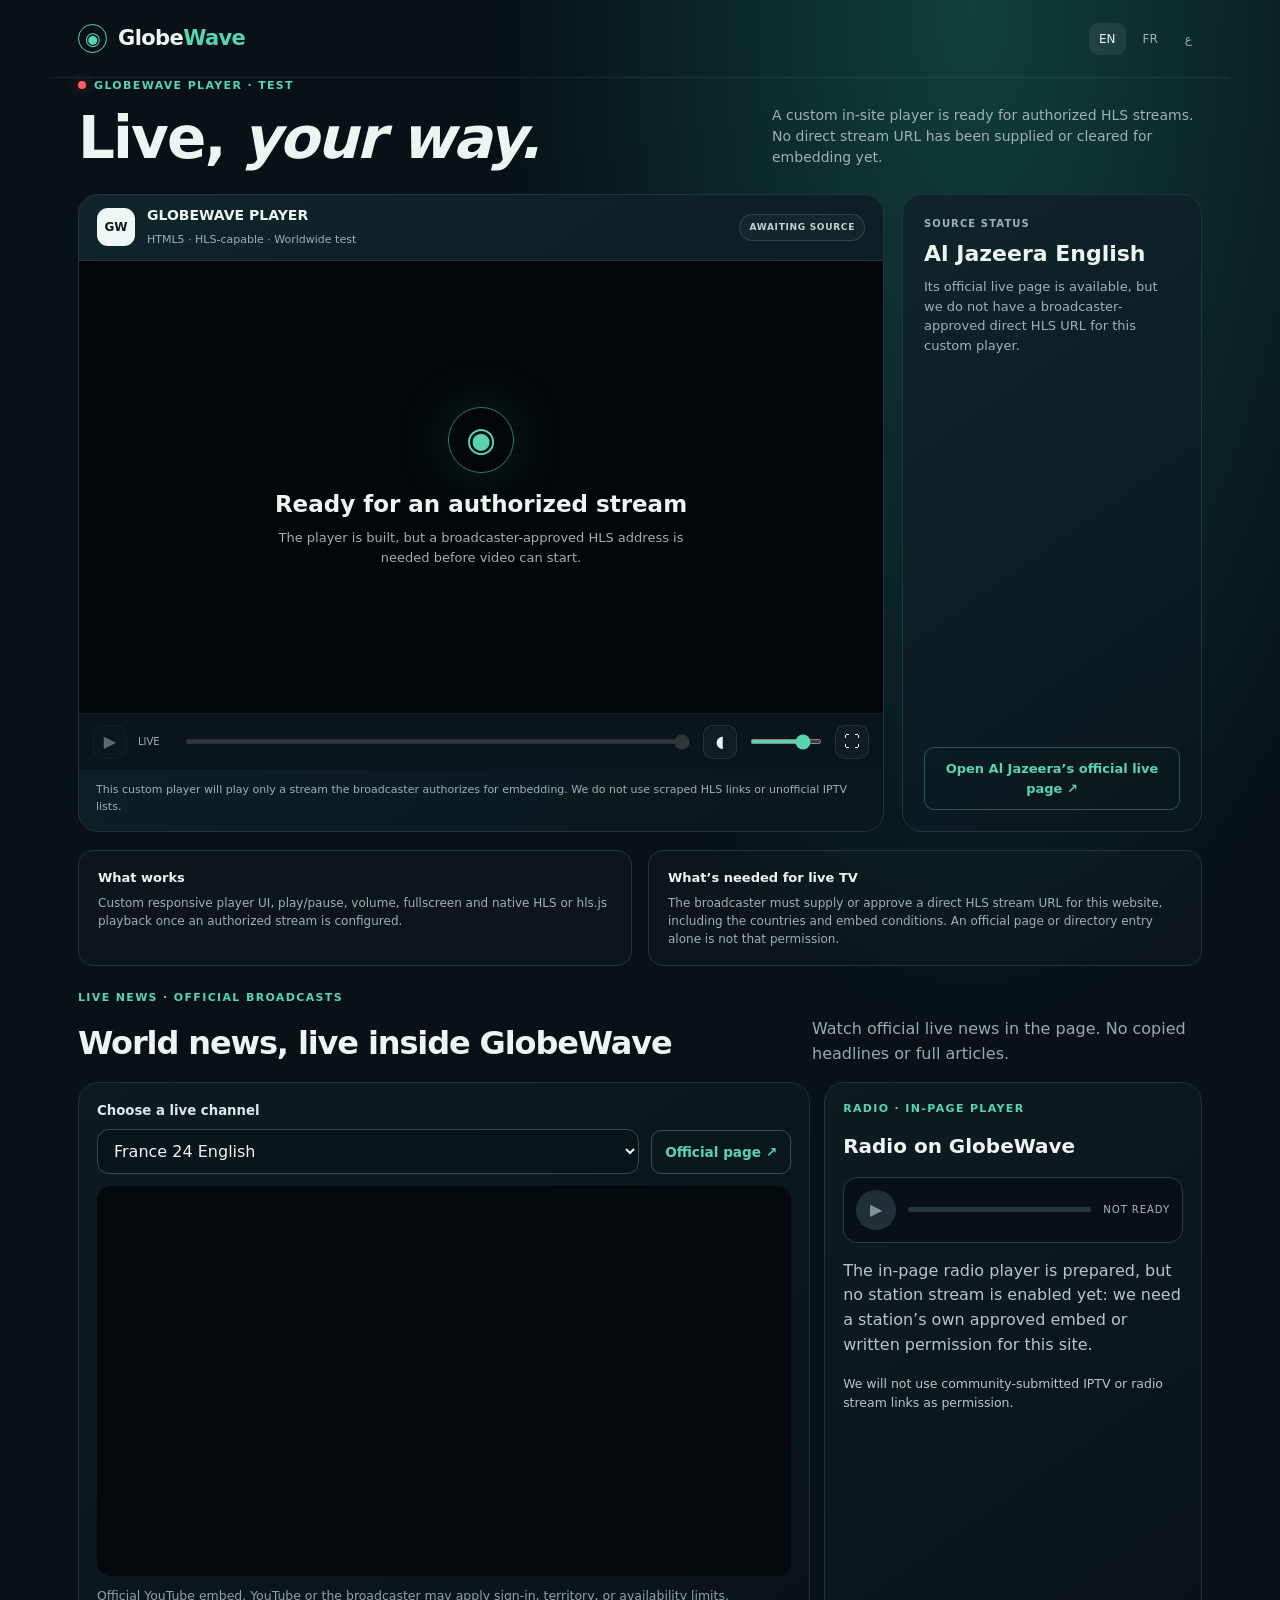
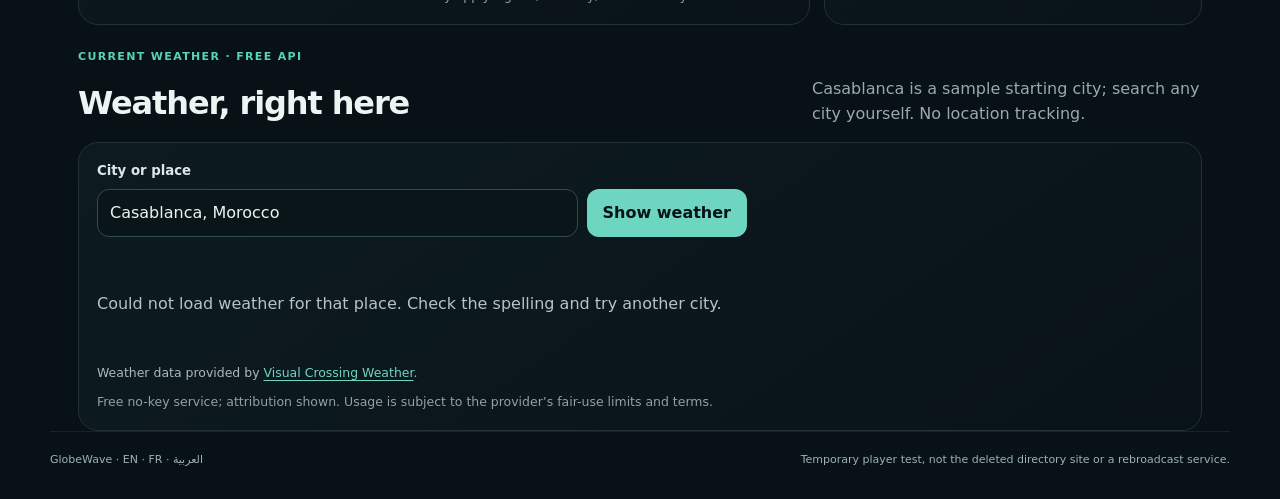
==== commit a8e54e04: "Add in-page news and weather to player test" ====
--- a/index.html
+++ b/index.html
@@ -19,7 +19,10 @@
 <aside class="side-card"><span class="side-kicker" data-i18n="channelLabel">SOURCE STATUS</span><h2 data-i18n="channelTitle">Al Jazeera English</h2><p data-i18n="channelStatus">Its official live page is available, but we do not have a broadcaster-approved direct HLS URL for this custom player.</p><a class="official-link" href="https://www.aljazeera.com/video/live" target="_blank" rel="noopener noreferrer" data-i18n="officialLink">Open Al Jazeera’s official live page ↗</a></aside>
 </section>
 <section class="below"><article class="info"><h3 data-i18n="howTitle">What works</h3><p data-i18n="howBody">Custom responsive player UI, play/pause, volume, fullscreen and native HLS or hls.js playback once an authorized stream is configured.</p></article><article class="info"><h3 data-i18n="nextTitle">What’s needed for live TV</h3><p data-i18n="nextBody">The broadcaster must supply or approve a direct HLS stream URL for this website, including the countries and embed conditions. An official page or directory entry alone is not that permission.</p></article></section>
+<section class="live-news panel-section" id="news" aria-labelledby="news-title"><div class="section-heading"><div><p class="eyebrow" data-copy="newsEyebrow">LIVE NEWS · OFFICIAL BROADCASTS</p><h2 id="news-title" data-copy="newsTitle">World news, live inside GlobeWave</h2></div><p data-copy="newsIntro">Watch official live news in the page. No copied headlines or full articles.</p></div><div class="news-layout"><article class="news-player-card"><label class="field-label" for="news-channel" data-copy="chooseNews">Choose a live channel</label><div class="news-select-row"><select id="news-channel" aria-label="Choose a live news channel"><option value="f24en">France 24 English</option><option value="f24fr">France 24 Français</option><option value="f24ar">France 24 العربية</option><option value="bbc">BBC News</option><option value="aljazeera">Al Jazeera English</option></select><a id="news-official-link" class="official-link" href="https://www.france24.com/en/live" target="_blank" rel="noopener noreferrer" data-copy="openOfficial">Official page ↗</a></div><div class="news-frame-wrap"><iframe id="news-frame" title="France 24 English live news" loading="lazy" allow="accelerometer; autoplay; encrypted-media; gyroscope; picture-in-picture; web-share" referrerpolicy="strict-origin-when-cross-origin" allowfullscreen></iframe></div><p id="news-channel-note" class="small-note" data-copy="newsNote">Official YouTube embed. YouTube or the broadcaster may apply sign-in, territory, or availability limits.</p></article><article class="radio-card"><p class="eyebrow" data-copy="radioEyebrow">RADIO · IN-PAGE PLAYER</p><h3 data-copy="radioTitle">Radio on GlobeWave</h3><div class="radio-controls" aria-label="Radio player unavailable"><button type="button" disabled aria-label="Play radio">▶</button><div class="radio-track"><span></span></div><span class="radio-live" data-copy="radioWaiting">NOT READY</span></div><p data-copy="radioBody">The in-page radio player is prepared, but no station stream is enabled yet: we need a station’s own approved embed or written permission for this site.</p><p class="small-note" data-copy="radioNote">We will not use community-submitted IPTV or radio stream links as permission.</p></article></div></section>
+<section class="weather-section panel-section" id="weather" aria-labelledby="weather-title"><div class="section-heading"><div><p class="eyebrow" data-copy="weatherEyebrow">CURRENT WEATHER · FREE API</p><h2 id="weather-title" data-copy="weatherTitle">Weather, right here</h2></div><p data-copy="weatherIntro">Casablanca is a sample starting city; search any city yourself. No location tracking.</p></div><article class="weather-card"><form id="weather-form" class="weather-form"><label class="field-label" for="weather-city" data-copy="cityLabel">City or place</label><div class="weather-controls"><input id="weather-city" name="city" value="Casablanca, Morocco" autocomplete="off" maxlength="100"><button type="submit" data-copy="weatherSearch">Show weather</button></div></form><div id="weather-result" class="weather-result" aria-live="polite"><div class="weather-loading" data-copy="weatherLoading">Loading current conditions…</div></div><p class="attribution"><span data-copy="weatherCredit">Weather data provided by</span> <a href="https://www.visualcrossing.com/" target="_blank" rel="noopener noreferrer">Visual Crossing Weather</a>.</p><p class="small-note" data-copy="weatherTerms">Free no-key service; attribution shown. Usage is subject to the provider’s fair-use limits and terms.</p></article></section>
 </main>
 <footer class="footer wrap"><span>GlobeWave · EN · FR · العربية</span><span data-i18n="footer">Temporary player test, not the deleted directory site or a rebroadcast service.</span></footer>
-<script src="./assets/player.js" defer></script>
+<script src="./assets/player-v2.js" defer></script>
+<script src="./assets/live-sections.js" defer></script>
 </body></html>
--- a/assets/player.css
+++ b/assets/player.css
@@ -1 +1,5 @@
 :root{color-scheme:dark;--bg:#071116;--panel:#0d1d24;--panel2:#11252d;--line:#20353c;--ink:#edf5f3;--muted:#9eb1b5;--mint:#58d4b1;--gold:#efc880;font-family:Inter,ui-sans-serif,system-ui,-apple-system,'Noto Sans Arabic',sans-serif}*{box-sizing:border-box}body{margin:0;min-height:100vh;color:var(--ink);background:radial-gradient(ellipse at 76% 0%,#113f3a 0,transparent 35%),var(--bg);line-height:1.5}a{color:inherit;text-decoration:none}button,input{font:inherit}.wrap{max-width:1180px;margin:auto;padding:0 28px}.topbar{height:78px;border-bottom:1px solid #ffffff12;display:flex;align-items:center;justify-content:space-between}.brand{display:flex;align-items:center;gap:11px;font-weight:800;font-size:21px;letter-spacing:-.6px}.brand-mark{width:29px;height:29px;border:1.5px solid var(--mint);border-radius:50%;display:grid;place-items:center;color:var(--mint);font-size:18px}.brand span:last-child em{font-style:normal;color:var(--mint)}.languages{display:flex;gap:7px}.languages a{font-size:12px;padding:7px 10px;border-radius:9px;color:var(--muted)}.languages a[aria-current=page]{background:#ffffff12;color:var(--ink)}main{padding:46px 0 72px}.intro{display:flex;justify-content:space-between;align-items:end;gap:30px;margin-bottom:26px}.eyebrow{color:var(--mint);font-size:11px;font-weight:800;letter-spacing:1.35px;text-transform:uppercase;margin:0 0 13px}.live-dot{display:inline-block;width:8px;height:8px;border-radius:50%;background:#ff5e62;box-shadow:0 0 14px #ff5e6277;margin-inline-end:8px}h1{font-size:clamp(36px,5vw,58px);line-height:1.04;letter-spacing:-1.9px;margin:0}.intro>p{color:var(--muted);max-width:430px;margin:0;font-size:14px}.stage{display:grid;grid-template-columns:minmax(0,1fr) 300px;gap:18px;align-items:stretch}.player-card,.side-card{border:1px solid var(--line);border-radius:20px;background:linear-gradient(145deg,#10242b,#0a171d);overflow:hidden}.player-head{min-height:66px;padding:10px 18px;display:flex;align-items:center;justify-content:space-between;gap:12px;border-bottom:1px solid var(--line)}.station{display:flex;align-items:center;gap:12px}.station-logo{width:38px;height:38px;border-radius:11px;background:#eff7f4;color:#101a1d;display:grid;place-items:center;font-weight:900;font-size:12px}.station h2{font-size:14px;margin:0}.station small{font-size:11px;color:var(--muted)}.status-pill{font-size:9px;letter-spacing:.7px;font-weight:800;color:#c1d2d2;border:1px solid #ffffff20;background:#ffffff09;padding:6px 9px;border-radius:999px;white-space:nowrap}.screen{position:relative;aspect-ratio:16/9;min-height:240px;background:radial-gradient(ellipse at 68% 42%,#173c44 0,#09151b 62%);display:grid;place-items:center;overflow:hidden}.screen:before{content:'';position:absolute;inset:0;pointer-events:none;background:linear-gradient(130deg,transparent 54%,#58d4b108 54.2%,transparent 72%)}.screen video{position:absolute;inset:0;width:100%;height:100%;background:#030709;object-fit:contain}.empty-state{z-index:1;text-align:center;max-width:500px;padding:28px}.wave-mark{width:66px;height:66px;margin:0 auto 14px;border-radius:50%;border:1px solid #58d4b18a;color:var(--mint);display:grid;place-items:center;font-size:34px;box-shadow:0 0 55px #58d4b12b}.empty-state h2{font-size:clamp(17px,2.4vw,23px);margin:0 0 7px}.empty-state p{font-size:13px;color:var(--muted);margin:0}.error-state{position:absolute;z-index:2;inset:auto 16px 16px;padding:11px 14px;border:1px solid #ff7e6e66;border-radius:10px;background:#251714;color:#ffd2c9;font-size:12px}.controls{min-height:56px;padding:8px 14px;display:flex;align-items:center;gap:11px;border-top:1px solid #ffffff0b;background:#09151a}.icon-button{width:34px;height:34px;border:1px solid #ffffff18;border-radius:10px;background:#ffffff08;color:var(--ink);display:grid;place-items:center;cursor:pointer;flex:0 0 auto}.icon-button:disabled{opacity:.38;cursor:not-allowed}.icon-button:not(:disabled):hover{border-color:#58d4b199;color:var(--mint)}.time{font-variant-numeric:tabular-nums;color:var(--muted);font-size:10px;min-width:34px}.seek,.volume{height:5px;accent-color:var(--mint);cursor:pointer}.seek{min-width:40px;flex:1}.seek:disabled{opacity:.35;cursor:not-allowed}.volume{width:72px}.player-foot{padding:13px 17px 16px;color:var(--muted);font-size:11px}.player-foot p{margin:0}.side-card{padding:21px;display:flex;flex-direction:column}.side-kicker{color:var(--muted);font-size:10px;letter-spacing:1.1px;font-weight:800}.side-card h2{font-size:22px;line-height:1.2;margin:10px 0}.side-card p{font-size:13px;color:var(--muted);margin:0 0 17px}.official-link{margin-top:auto;border:1px solid #58d4b155;color:var(--mint);font-weight:700;text-align:center;padding:11px 13px;border-radius:10px;font-size:13px}.below{display:grid;grid-template-columns:1fr 1fr;gap:16px;margin-top:18px}.info{padding:17px 19px;border:1px solid var(--line);border-radius:15px;background:#ffffff04}.info h3{font-size:13px;margin:0 0 6px}.info p{font-size:12px;color:var(--muted);margin:0}.footer{border-top:1px solid #ffffff12;padding:20px 0 30px;color:var(--muted);font-size:11px;display:flex;justify-content:space-between;gap:24px}.rtl{direction:rtl}.rtl h1{letter-spacing:0}.rtl .eyebrow{letter-spacing:0}.rtl .station-logo{font-size:14px}.rtl .footer{direction:rtl}.rtl .player-head,.rtl .intro,.rtl .stage{direction:rtl}.rtl .languages{direction:ltr}.rtl .controls{direction:ltr}@media(max-width:820px){.stage{grid-template-columns:1fr}.side-card{min-height:200px}.intro{display:block}.intro>p{margin-top:14px}.below{grid-template-columns:1fr}}@media(max-width:520px){.wrap{padding:0 16px}.topbar{height:66px}.brand{font-size:18px}.languages a{padding:6px 8px}main{padding:32px 0 50px}.player-head{padding:10px 12px}.station h2{font-size:12px}.station small{font-size:10px}.status-pill{font-size:8px;padding:5px 7px}.screen{aspect-ratio:16/10;min-height:210px}.empty-state{padding:18px}.wave-mark{width:55px;height:55px}.controls{gap:7px;padding:8px}.volume{width:52px}.time{min-width:30px;font-size:9px}.footer{display:block}.footer>*+*{margin-top:10px}}
+
+/* Live news, radio status and weather widgets */
+.panel-section{margin-top:24px}.section-heading{display:flex;align-items:end;justify-content:space-between;gap:24px;margin:0 0 15px}.section-heading h2{margin:4px 0 0;font-size:clamp(1.35rem,3vw,2rem);letter-spacing:-.035em}.section-heading>p{max-width:390px;color:#9aa9ad;line-height:1.55;margin:0}.news-layout{display:grid;grid-template-columns:minmax(0,1.55fr) minmax(250px,.8fr);gap:14px}.news-player-card,.radio-card,.weather-card{background:linear-gradient(145deg,#0d1b20,#091317);border:1px solid #203238;border-radius:20px;padding:18px;min-width:0}.field-label{display:block;font-size:.83rem;font-weight:700;color:#dce7e8;margin:0 0 8px}.news-select-row{display:flex;align-items:center;justify-content:space-between;gap:12px;margin-bottom:12px}.news-select-row select,.weather-controls input{color:#ecf4f4;background:#0a1519;border:1px solid #334a50;border-radius:12px;padding:11px 12px;font:inherit;min-width:0}.news-select-row select{flex:1}.news-select-row .official-link{white-space:nowrap;font-size:.85rem}.news-frame-wrap{position:relative;aspect-ratio:16/9;background:#03090c;border-radius:14px;overflow:hidden}.news-frame-wrap iframe{position:absolute;inset:0;width:100%;height:100%;border:0}.small-note{font-size:.78rem;line-height:1.5;color:#91a1a5;margin:11px 0 0}.radio-card h3{font-size:1.25rem;margin:6px 0 16px}.radio-card>p:not(.eyebrow){color:#b8c5c7;line-height:1.55}.radio-controls{display:flex;align-items:center;gap:12px;border:1px solid #2a3d42;background:#071014;border-radius:14px;padding:12px;margin:10px 0 14px}.radio-controls button{border:0;border-radius:50%;width:40px;height:40px;color:#849396;background:#203036;font-size:1rem}.radio-track{height:5px;background:#26383d;flex:1;border-radius:9px;overflow:hidden}.radio-track span{display:block;width:0;height:100%;background:#64d3bd}.radio-live{font-size:.63rem;letter-spacing:.09em;color:#a9b8ba;white-space:nowrap}.weather-card{max-width:none}.weather-form{max-width:650px}.weather-controls{display:flex;gap:9px}.weather-controls input{flex:1;width:100%}.weather-controls button{border:0;border-radius:12px;padding:11px 16px;color:#061214;background:#6ed5c0;font:inherit;font-weight:800;white-space:nowrap;cursor:pointer}.weather-controls button:hover{background:#91e6d3}.weather-result{min-height:100px;display:flex;align-items:center;margin-top:17px}.weather-loading,.weather-error{color:#b5c4c6}.weather-data{display:grid;grid-template-columns:1.4fr repeat(3,minmax(85px,.7fr));align-items:center;gap:14px;width:100%;padding:17px 0;border-top:1px solid #203238}.weather-place{font-weight:750;font-size:1.02rem}.weather-summary{color:#98a9ac;font-size:.83rem;margin-top:5px}.weather-temperature{font-size:2.35rem;font-weight:800;letter-spacing:-.06em}.weather-stat{border-left:1px solid #2b3d42;padding-left:13px}.weather-stat strong{display:block;font-size:1.05rem}.weather-stat span{font-size:.72rem;color:#94a5a8}.attribution{font-size:.78rem;color:#aab9bb;margin:10px 0 0}.attribution a{color:#70d6c2;text-decoration:underline;text-underline-offset:3px}.rtl .weather-stat{border-left:0;border-right:1px solid #2b3d42;padding-left:0;padding-right:13px}
+@media(max-width:760px){.section-heading{display:block}.section-heading>p{margin-top:8px}.news-layout{grid-template-columns:1fr}.news-player-card,.radio-card,.weather-card{padding:14px}.weather-data{grid-template-columns:1fr 1fr;gap:12px}.weather-summary{grid-column:1/-1}.weather-temperature{font-size:2.1rem}.weather-stat{border-left:0;padding-left:0}.rtl .weather-stat{border-right:0;padding-right:0}.news-select-row{align-items:stretch;flex-direction:column}.news-select-row select{width:100%}.news-select-row .official-link{align-self:flex-start}.weather-controls{flex-direction:column}.weather-controls button{width:100%}}
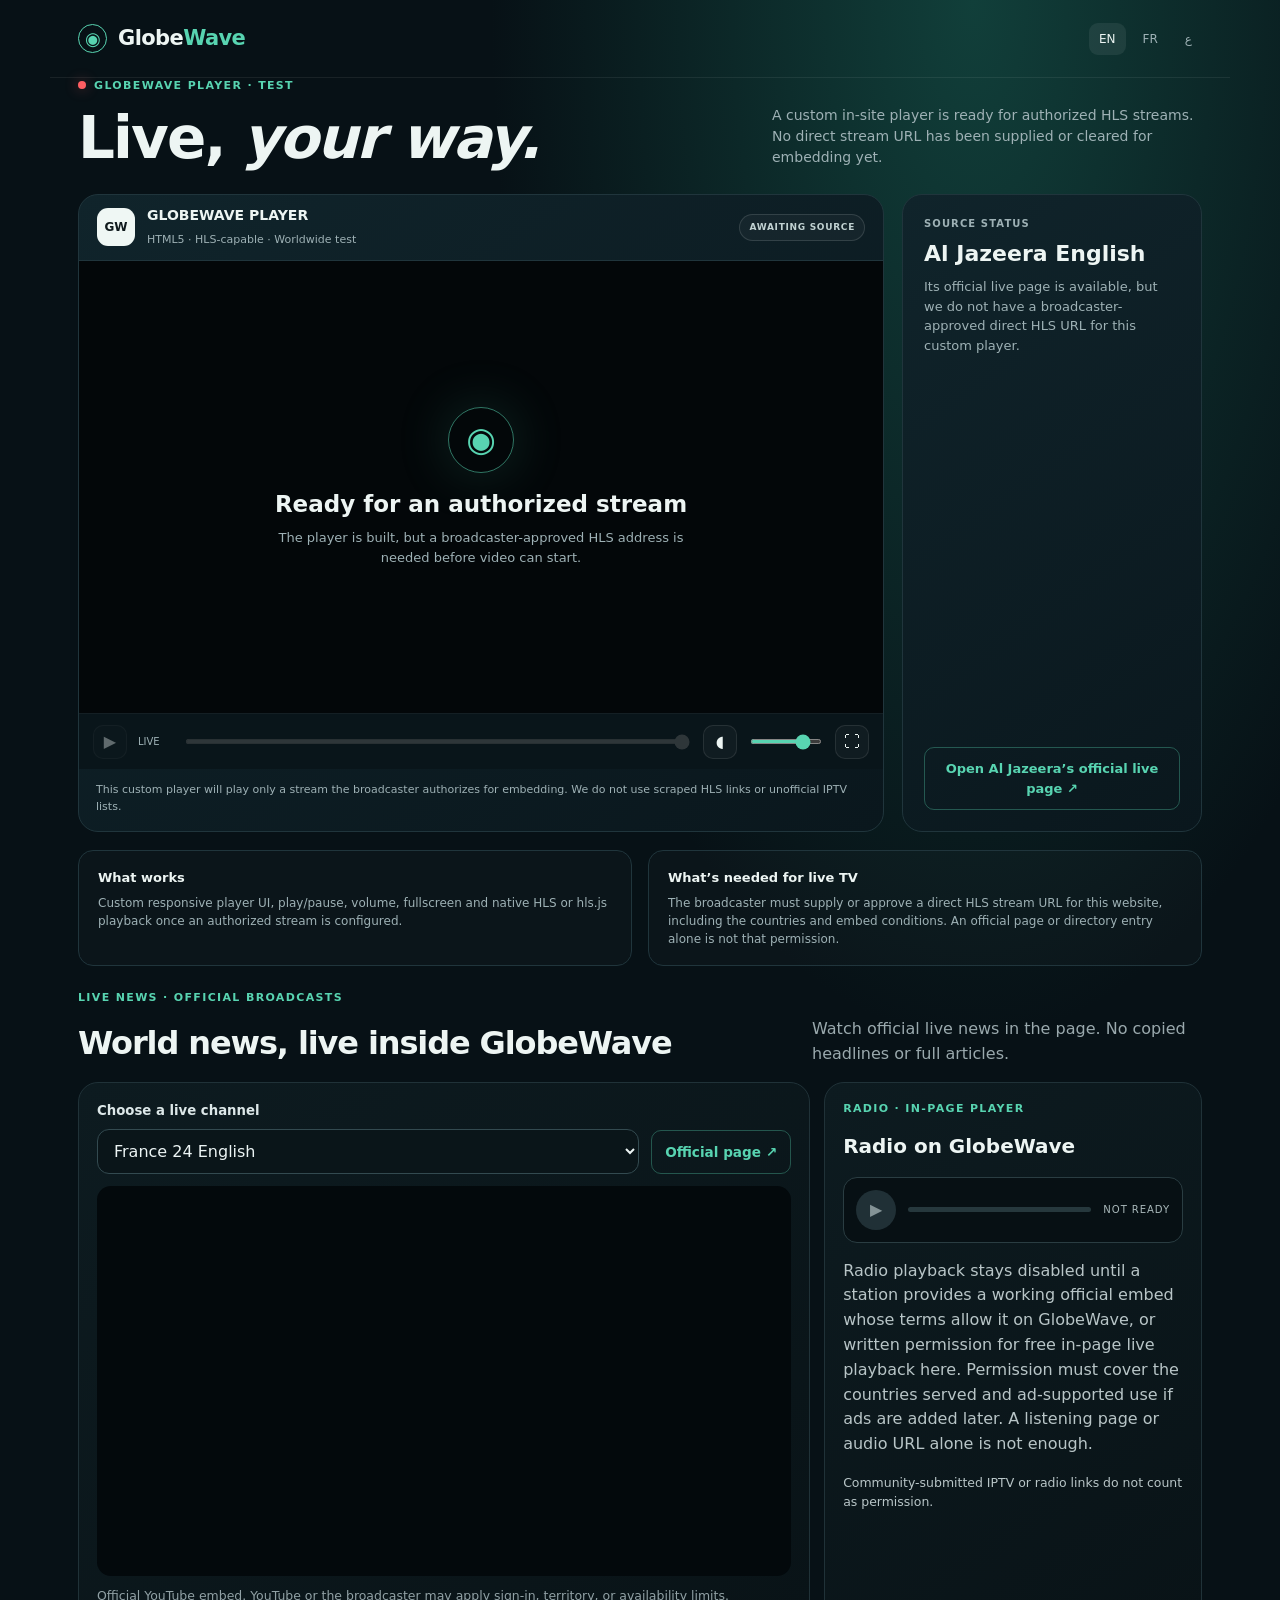
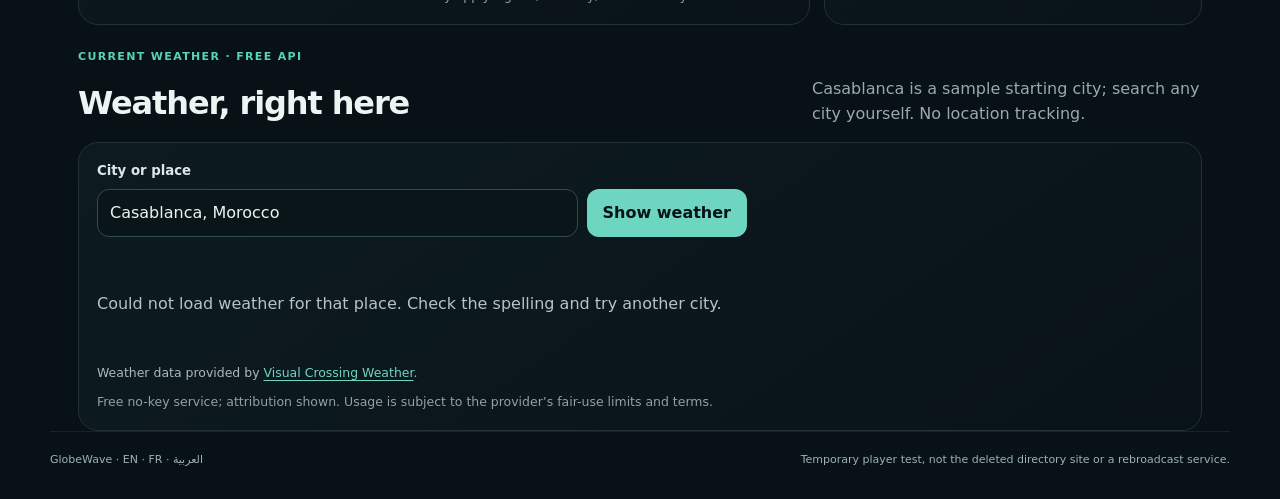
==== commit a0152914: "Clarify radio embed permission requirements" ====
--- a/index.html
+++ b/index.html
@@ -19,7 +19,7 @@
 <aside class="side-card"><span class="side-kicker" data-i18n="channelLabel">SOURCE STATUS</span><h2 data-i18n="channelTitle">Al Jazeera English</h2><p data-i18n="channelStatus">Its official live page is available, but we do not have a broadcaster-approved direct HLS URL for this custom player.</p><a class="official-link" href="https://www.aljazeera.com/video/live" target="_blank" rel="noopener noreferrer" data-i18n="officialLink">Open Al Jazeera’s official live page ↗</a></aside>
 </section>
 <section class="below"><article class="info"><h3 data-i18n="howTitle">What works</h3><p data-i18n="howBody">Custom responsive player UI, play/pause, volume, fullscreen and native HLS or hls.js playback once an authorized stream is configured.</p></article><article class="info"><h3 data-i18n="nextTitle">What’s needed for live TV</h3><p data-i18n="nextBody">The broadcaster must supply or approve a direct HLS stream URL for this website, including the countries and embed conditions. An official page or directory entry alone is not that permission.</p></article></section>
-<section class="live-news panel-section" id="news" aria-labelledby="news-title"><div class="section-heading"><div><p class="eyebrow" data-copy="newsEyebrow">LIVE NEWS · OFFICIAL BROADCASTS</p><h2 id="news-title" data-copy="newsTitle">World news, live inside GlobeWave</h2></div><p data-copy="newsIntro">Watch official live news in the page. No copied headlines or full articles.</p></div><div class="news-layout"><article class="news-player-card"><label class="field-label" for="news-channel" data-copy="chooseNews">Choose a live channel</label><div class="news-select-row"><select id="news-channel" aria-label="Choose a live news channel"><option value="f24en">France 24 English</option><option value="f24fr">France 24 Français</option><option value="f24ar">France 24 العربية</option><option value="bbc">BBC News</option><option value="aljazeera">Al Jazeera English</option></select><a id="news-official-link" class="official-link" href="https://www.france24.com/en/live" target="_blank" rel="noopener noreferrer" data-copy="openOfficial">Official page ↗</a></div><div class="news-frame-wrap"><iframe id="news-frame" title="France 24 English live news" loading="lazy" allow="accelerometer; autoplay; encrypted-media; gyroscope; picture-in-picture; web-share" referrerpolicy="strict-origin-when-cross-origin" allowfullscreen></iframe></div><p id="news-channel-note" class="small-note" data-copy="newsNote">Official YouTube embed. YouTube or the broadcaster may apply sign-in, territory, or availability limits.</p></article><article class="radio-card"><p class="eyebrow" data-copy="radioEyebrow">RADIO · IN-PAGE PLAYER</p><h3 data-copy="radioTitle">Radio on GlobeWave</h3><div class="radio-controls" aria-label="Radio player unavailable"><button type="button" disabled aria-label="Play radio">▶</button><div class="radio-track"><span></span></div><span class="radio-live" data-copy="radioWaiting">NOT READY</span></div><p data-copy="radioBody">The in-page radio player is prepared, but no station stream is enabled yet: we need a station’s own approved embed or written permission for this site.</p><p class="small-note" data-copy="radioNote">We will not use community-submitted IPTV or radio stream links as permission.</p></article></div></section>
+<section class="live-news panel-section" id="news" aria-labelledby="news-title"><div class="section-heading"><div><p class="eyebrow" data-copy="newsEyebrow">LIVE NEWS · OFFICIAL BROADCASTS</p><h2 id="news-title" data-copy="newsTitle">World news, live inside GlobeWave</h2></div><p data-copy="newsIntro">Watch official live news in the page. No copied headlines or full articles.</p></div><div class="news-layout"><article class="news-player-card"><label class="field-label" for="news-channel" data-copy="chooseNews">Choose a live channel</label><div class="news-select-row"><select id="news-channel" aria-label="Choose a live news channel"><option value="f24en">France 24 English</option><option value="f24fr">France 24 Français</option><option value="f24ar">France 24 العربية</option><option value="bbc">BBC News</option><option value="aljazeera">Al Jazeera English</option></select><a id="news-official-link" class="official-link" href="https://www.france24.com/en/live" target="_blank" rel="noopener noreferrer" data-copy="openOfficial">Official page ↗</a></div><div class="news-frame-wrap"><iframe id="news-frame" title="France 24 English live news" loading="lazy" allow="accelerometer; autoplay; encrypted-media; gyroscope; picture-in-picture; web-share" referrerpolicy="strict-origin-when-cross-origin" allowfullscreen></iframe></div><p id="news-channel-note" class="small-note" data-copy="newsNote">Official YouTube embed. YouTube or the broadcaster may apply sign-in, territory, or availability limits.</p></article><article class="radio-card"><p class="eyebrow" data-copy="radioEyebrow">RADIO · IN-PAGE PLAYER</p><h3 data-copy="radioTitle">Radio on GlobeWave</h3><div class="radio-controls" aria-label="Radio player unavailable"><button type="button" disabled aria-label="Play radio">▶</button><div class="radio-track"><span></span></div><span class="radio-live" data-copy="radioWaiting">NOT READY</span></div><p data-copy="radioBody">Radio playback stays disabled until a station provides a working official embed whose terms allow it on GlobeWave, or written permission for free in-page live playback here. Permission must cover the countries served and ad-supported use if ads are added later. A listening page or audio URL alone is not enough.</p><p class="small-note" data-copy="radioNote">Community-submitted IPTV or radio links do not count as permission.</p></article></div></section>
 <section class="weather-section panel-section" id="weather" aria-labelledby="weather-title"><div class="section-heading"><div><p class="eyebrow" data-copy="weatherEyebrow">CURRENT WEATHER · FREE API</p><h2 id="weather-title" data-copy="weatherTitle">Weather, right here</h2></div><p data-copy="weatherIntro">Casablanca is a sample starting city; search any city yourself. No location tracking.</p></div><article class="weather-card"><form id="weather-form" class="weather-form"><label class="field-label" for="weather-city" data-copy="cityLabel">City or place</label><div class="weather-controls"><input id="weather-city" name="city" value="Casablanca, Morocco" autocomplete="off" maxlength="100"><button type="submit" data-copy="weatherSearch">Show weather</button></div></form><div id="weather-result" class="weather-result" aria-live="polite"><div class="weather-loading" data-copy="weatherLoading">Loading current conditions…</div></div><p class="attribution"><span data-copy="weatherCredit">Weather data provided by</span> <a href="https://www.visualcrossing.com/" target="_blank" rel="noopener noreferrer">Visual Crossing Weather</a>.</p><p class="small-note" data-copy="weatherTerms">Free no-key service; attribution shown. Usage is subject to the provider’s fair-use limits and terms.</p></article></section>
 </main>
 <footer class="footer wrap"><span>GlobeWave · EN · FR · العربية</span><span data-i18n="footer">Temporary player test, not the deleted directory site or a rebroadcast service.</span></footer>
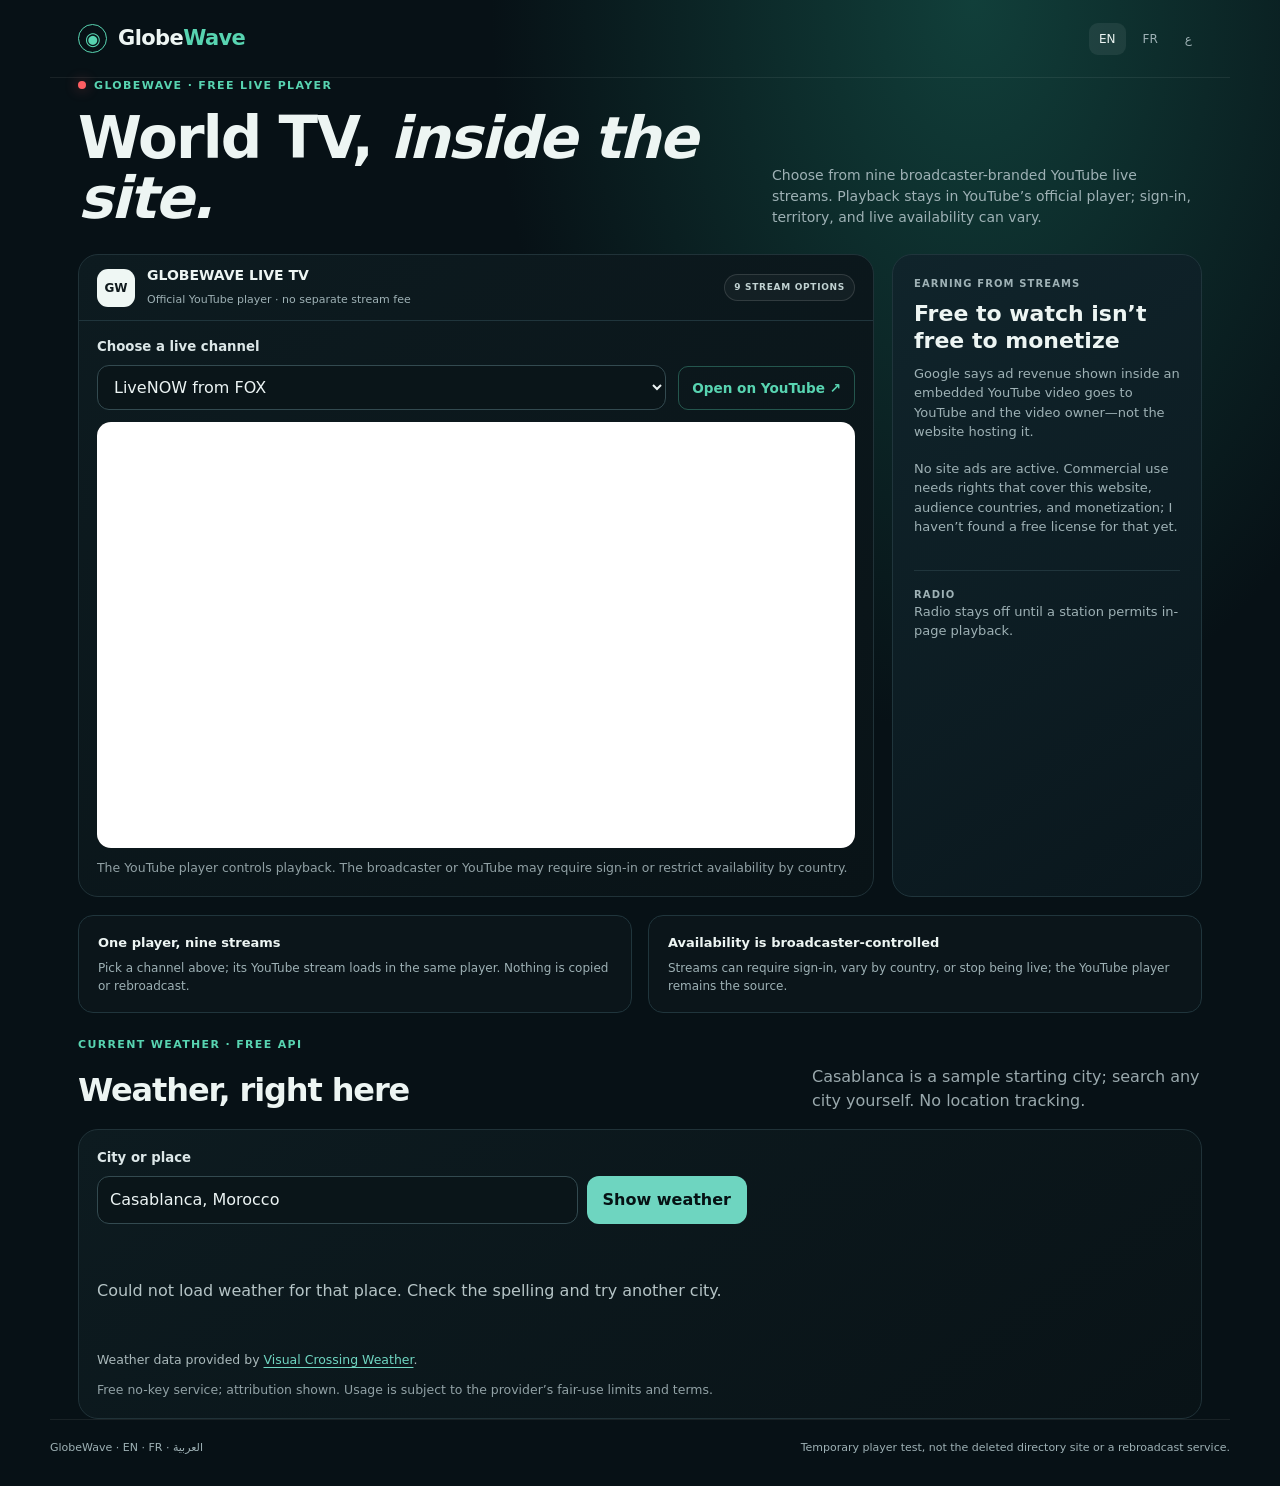
==== commit bb703492: "Add multi-channel official YouTube test player" ====
--- a/index.html
+++ b/index.html
@@ -2,27 +2,18 @@
 <html lang="en" dir="ltr">
 <head>
 <meta charset="utf-8"><meta name="viewport" content="width=device-width,initial-scale=1">
-<title>GlobeWave — custom live player</title>
-<meta name="description" content="A GlobeWave custom live player prototype. Playback is enabled only for broadcaster-authorized streams.">
+<title>GlobeWave — free live TV player</title>
+<meta name="description" content="A free test player for broadcaster-branded live streams in the official YouTube player; availability and commercial rights vary.">
 <meta name="robots" content="noindex,nofollow"><meta name="theme-color" content="#071116">
 <link rel="stylesheet" href="./assets/player.css">
 </head>
 <body>
 <header class="topbar wrap"><a class="brand" href="./index.html" aria-label="GlobeWave"><span class="brand-mark" aria-hidden="true">◉</span><span>Globe<em>Wave</em></span></a><nav class="languages" aria-label="Language"><a aria-current="page" href="./index.html">EN</a><a href="./fr/index.html">FR</a><a href="./ar/index.html" lang="ar">ع</a></nav></header>
 <main class="wrap">
-<section class="intro"><div><p class="eyebrow"><span class="live-dot"></span>GLOBEWAVE PLAYER · TEST</p><h1>Live, <em>your way.</em></h1></div><p>A custom in-site player is ready for authorized HLS streams. No direct stream URL has been supplied or cleared for embedding yet.</p></section>
-<section class="stage" aria-label="Live player">
-<article class="player-card"><div class="player-head"><div class="station"><div class="station-logo" aria-hidden="true">GW</div><div><h2>GLOBEWAVE PLAYER</h2><small>HTML5 · HLS-capable · Worldwide test</small></div></div><span class="status-pill" id="live-state">AWAITING SOURCE</span></div>
-<div class="screen" id="player-shell"><video id="video" playsinline preload="none" aria-label="GlobeWave live video"></video><div class="empty-state" id="empty-state"><div class="wave-mark" aria-hidden="true">◉</div><h2 data-i18n="waitingTitle">Ready for an authorized stream</h2><p data-i18n="waitingBody">The player is built, but a broadcaster-approved HLS address is needed before video can start.</p></div><div class="error-state" id="error-state" hidden role="status"></div></div>
-<div class="controls" aria-label="Player controls"><button class="icon-button" id="play-toggle" type="button" disabled aria-label="Play">▶</button><span class="time" id="time-display">LIVE</span><input id="seek" class="seek" type="range" min="0" max="1000" value="1000" disabled aria-label="Seek live stream"><button class="icon-button" id="mute-toggle" type="button" aria-label="Mute">◖</button><input id="volume" class="volume" type="range" min="0" max="1" step="0.05" value="0.8" aria-label="Volume"><button class="icon-button" id="fullscreen" type="button" aria-label="Fullscreen">⛶</button></div>
-<div class="player-foot"><p data-i18n="restriction">This custom player will play only a stream the broadcaster authorizes for embedding. We do not use scraped HLS links or unofficial IPTV lists.</p></div></article>
-<aside class="side-card"><span class="side-kicker" data-i18n="channelLabel">SOURCE STATUS</span><h2 data-i18n="channelTitle">Al Jazeera English</h2><p data-i18n="channelStatus">Its official live page is available, but we do not have a broadcaster-approved direct HLS URL for this custom player.</p><a class="official-link" href="https://www.aljazeera.com/video/live" target="_blank" rel="noopener noreferrer" data-i18n="officialLink">Open Al Jazeera’s official live page ↗</a></aside>
-</section>
-<section class="below"><article class="info"><h3 data-i18n="howTitle">What works</h3><p data-i18n="howBody">Custom responsive player UI, play/pause, volume, fullscreen and native HLS or hls.js playback once an authorized stream is configured.</p></article><article class="info"><h3 data-i18n="nextTitle">What’s needed for live TV</h3><p data-i18n="nextBody">The broadcaster must supply or approve a direct HLS stream URL for this website, including the countries and embed conditions. An official page or directory entry alone is not that permission.</p></article></section>
-<section class="live-news panel-section" id="news" aria-labelledby="news-title"><div class="section-heading"><div><p class="eyebrow" data-copy="newsEyebrow">LIVE NEWS · OFFICIAL BROADCASTS</p><h2 id="news-title" data-copy="newsTitle">World news, live inside GlobeWave</h2></div><p data-copy="newsIntro">Watch official live news in the page. No copied headlines or full articles.</p></div><div class="news-layout"><article class="news-player-card"><label class="field-label" for="news-channel" data-copy="chooseNews">Choose a live channel</label><div class="news-select-row"><select id="news-channel" aria-label="Choose a live news channel"><option value="f24en">France 24 English</option><option value="f24fr">France 24 Français</option><option value="f24ar">France 24 العربية</option><option value="bbc">BBC News</option><option value="aljazeera">Al Jazeera English</option></select><a id="news-official-link" class="official-link" href="https://www.france24.com/en/live" target="_blank" rel="noopener noreferrer" data-copy="openOfficial">Official page ↗</a></div><div class="news-frame-wrap"><iframe id="news-frame" title="France 24 English live news" loading="lazy" allow="accelerometer; autoplay; encrypted-media; gyroscope; picture-in-picture; web-share" referrerpolicy="strict-origin-when-cross-origin" allowfullscreen></iframe></div><p id="news-channel-note" class="small-note" data-copy="newsNote">Official YouTube embed. YouTube or the broadcaster may apply sign-in, territory, or availability limits.</p></article><article class="radio-card"><p class="eyebrow" data-copy="radioEyebrow">RADIO · IN-PAGE PLAYER</p><h3 data-copy="radioTitle">Radio on GlobeWave</h3><div class="radio-controls" aria-label="Radio player unavailable"><button type="button" disabled aria-label="Play radio">▶</button><div class="radio-track"><span></span></div><span class="radio-live" data-copy="radioWaiting">NOT READY</span></div><p data-copy="radioBody">Radio playback stays disabled until a station provides a working official embed whose terms allow it on GlobeWave, or written permission for free in-page live playback here. Permission must cover the countries served and ad-supported use if ads are added later. A listening page or audio URL alone is not enough.</p><p class="small-note" data-copy="radioNote">Community-submitted IPTV or radio links do not count as permission.</p></article></div></section>
+<section class="intro"><div><p class="eyebrow"><span class="live-dot"></span>GLOBEWAVE · FREE LIVE PLAYER</p><h1>World TV, <em>inside the site.</em></h1></div><p>Choose from nine broadcaster-branded YouTube live streams. Playback stays in YouTube’s official player; sign-in, territory, and live availability can vary.</p></section>
+<section class="stage" aria-label="World live TV player"><article class="news-player-card"><div class="player-head"><div class="station"><div class="station-logo" aria-hidden="true">GW</div><div><h2>GLOBEWAVE LIVE TV</h2><small>Official YouTube player · no separate stream fee</small></div></div><span class="status-pill">9 STREAM OPTIONS</span></div><label class="field-label" for="news-channel" data-copy="chooseNews">Choose a live channel</label><div class="news-select-row"><select id="news-channel" aria-label="Choose a live channel"><option value="fox">LiveNOW from FOX</option><option value="abcau">ABC News Australia</option><option value="channels">Channels Television</option><option value="abc7la">ABC7 Los Angeles</option><option value="abc7ny">ABC7 New York</option><option value="tvc">TVC News Nigeria</option><option value="bloomberg">Bloomberg News</option><option value="wion">WION</option><option value="africanews">Africanews English</option></select><a id="news-official-link" class="official-link" href="https://www.youtube.com/watch?v=C96oohpWBGw" target="_blank" rel="noopener noreferrer" data-copy="openOfficial">Open on YouTube ↗</a></div><div class="news-frame-wrap"><iframe id="news-frame" title="LiveNOW from FOX live stream" src="https://www.youtube-nocookie.com/embed/C96oohpWBGw?playsinline=1&amp;rel=0" loading="eager" allow="accelerometer; encrypted-media; gyroscope; picture-in-picture; web-share" referrerpolicy="strict-origin-when-cross-origin" allowfullscreen></iframe></div><p id="news-channel-note" class="small-note" data-copy="newsNote">The YouTube player controls playback. The broadcaster or YouTube may require sign-in or restrict availability by country.</p></article><aside class="side-card"><span class="side-kicker" data-copy="moneyKicker">EARNING FROM STREAMS</span><h2 data-copy="moneyTitle">Free to watch isn’t free to monetize</h2><p data-copy="moneyBody">Google says ad revenue shown inside an embedded YouTube video goes to YouTube and the video owner—not the website hosting it.</p><p class="small-note" data-copy="rightsNote">No site ads are active. Commercial use needs rights that cover this website, audience countries, and monetization; I haven’t found a free license for that yet.</p><hr><span class="side-kicker" data-copy="radioKicker">RADIO</span><p data-copy="radioBody">Radio stays off until a station permits in-page playback.</p></aside></section><section class="below"><article class="info"><h3>One player, nine streams</h3><p>Pick a channel above; its YouTube stream loads in the same player. Nothing is copied or rebroadcast.</p></article><article class="info"><h3>Availability is broadcaster-controlled</h3><p>Streams can require sign-in, vary by country, or stop being live; the YouTube player remains the source.</p></article></section>
 <section class="weather-section panel-section" id="weather" aria-labelledby="weather-title"><div class="section-heading"><div><p class="eyebrow" data-copy="weatherEyebrow">CURRENT WEATHER · FREE API</p><h2 id="weather-title" data-copy="weatherTitle">Weather, right here</h2></div><p data-copy="weatherIntro">Casablanca is a sample starting city; search any city yourself. No location tracking.</p></div><article class="weather-card"><form id="weather-form" class="weather-form"><label class="field-label" for="weather-city" data-copy="cityLabel">City or place</label><div class="weather-controls"><input id="weather-city" name="city" value="Casablanca, Morocco" autocomplete="off" maxlength="100"><button type="submit" data-copy="weatherSearch">Show weather</button></div></form><div id="weather-result" class="weather-result" aria-live="polite"><div class="weather-loading" data-copy="weatherLoading">Loading current conditions…</div></div><p class="attribution"><span data-copy="weatherCredit">Weather data provided by</span> <a href="https://www.visualcrossing.com/" target="_blank" rel="noopener noreferrer">Visual Crossing Weather</a>.</p><p class="small-note" data-copy="weatherTerms">Free no-key service; attribution shown. Usage is subject to the provider’s fair-use limits and terms.</p></article></section>
 </main>
 <footer class="footer wrap"><span>GlobeWave · EN · FR · العربية</span><span data-i18n="footer">Temporary player test, not the deleted directory site or a rebroadcast service.</span></footer>
-<script src="./assets/player-v2.js" defer></script>
 <script src="./assets/live-sections.js" defer></script>
 </body></html>
--- a/assets/player.css
+++ b/assets/player.css
@@ -3,3 +3,7 @@
 /* Live news, radio status and weather widgets */
 .panel-section{margin-top:24px}.section-heading{display:flex;align-items:end;justify-content:space-between;gap:24px;margin:0 0 15px}.section-heading h2{margin:4px 0 0;font-size:clamp(1.35rem,3vw,2rem);letter-spacing:-.035em}.section-heading>p{max-width:390px;color:#9aa9ad;line-height:1.55;margin:0}.news-layout{display:grid;grid-template-columns:minmax(0,1.55fr) minmax(250px,.8fr);gap:14px}.news-player-card,.radio-card,.weather-card{background:linear-gradient(145deg,#0d1b20,#091317);border:1px solid #203238;border-radius:20px;padding:18px;min-width:0}.field-label{display:block;font-size:.83rem;font-weight:700;color:#dce7e8;margin:0 0 8px}.news-select-row{display:flex;align-items:center;justify-content:space-between;gap:12px;margin-bottom:12px}.news-select-row select,.weather-controls input{color:#ecf4f4;background:#0a1519;border:1px solid #334a50;border-radius:12px;padding:11px 12px;font:inherit;min-width:0}.news-select-row select{flex:1}.news-select-row .official-link{white-space:nowrap;font-size:.85rem}.news-frame-wrap{position:relative;aspect-ratio:16/9;background:#03090c;border-radius:14px;overflow:hidden}.news-frame-wrap iframe{position:absolute;inset:0;width:100%;height:100%;border:0}.small-note{font-size:.78rem;line-height:1.5;color:#91a1a5;margin:11px 0 0}.radio-card h3{font-size:1.25rem;margin:6px 0 16px}.radio-card>p:not(.eyebrow){color:#b8c5c7;line-height:1.55}.radio-controls{display:flex;align-items:center;gap:12px;border:1px solid #2a3d42;background:#071014;border-radius:14px;padding:12px;margin:10px 0 14px}.radio-controls button{border:0;border-radius:50%;width:40px;height:40px;color:#849396;background:#203036;font-size:1rem}.radio-track{height:5px;background:#26383d;flex:1;border-radius:9px;overflow:hidden}.radio-track span{display:block;width:0;height:100%;background:#64d3bd}.radio-live{font-size:.63rem;letter-spacing:.09em;color:#a9b8ba;white-space:nowrap}.weather-card{max-width:none}.weather-form{max-width:650px}.weather-controls{display:flex;gap:9px}.weather-controls input{flex:1;width:100%}.weather-controls button{border:0;border-radius:12px;padding:11px 16px;color:#061214;background:#6ed5c0;font:inherit;font-weight:800;white-space:nowrap;cursor:pointer}.weather-controls button:hover{background:#91e6d3}.weather-result{min-height:100px;display:flex;align-items:center;margin-top:17px}.weather-loading,.weather-error{color:#b5c4c6}.weather-data{display:grid;grid-template-columns:1.4fr repeat(3,minmax(85px,.7fr));align-items:center;gap:14px;width:100%;padding:17px 0;border-top:1px solid #203238}.weather-place{font-weight:750;font-size:1.02rem}.weather-summary{color:#98a9ac;font-size:.83rem;margin-top:5px}.weather-temperature{font-size:2.35rem;font-weight:800;letter-spacing:-.06em}.weather-stat{border-left:1px solid #2b3d42;padding-left:13px}.weather-stat strong{display:block;font-size:1.05rem}.weather-stat span{font-size:.72rem;color:#94a5a8}.attribution{font-size:.78rem;color:#aab9bb;margin:10px 0 0}.attribution a{color:#70d6c2;text-decoration:underline;text-underline-offset:3px}.rtl .weather-stat{border-left:0;border-right:1px solid #2b3d42;padding-left:0;padding-right:13px}
 @media(max-width:760px){.section-heading{display:block}.section-heading>p{margin-top:8px}.news-layout{grid-template-columns:1fr}.news-player-card,.radio-card,.weather-card{padding:14px}.weather-data{grid-template-columns:1fr 1fr;gap:12px}.weather-summary{grid-column:1/-1}.weather-temperature{font-size:2.1rem}.weather-stat{border-left:0;padding-left:0}.rtl .weather-stat{border-right:0;padding-right:0}.news-select-row{align-items:stretch;flex-direction:column}.news-select-row select{width:100%}.news-select-row .official-link{align-self:flex-start}.weather-controls{flex-direction:column}.weather-controls button{width:100%}}
+
+/* Main channel player */
+.stage{grid-template-columns:minmax(0,1fr) 310px}.news-player-card .player-head{margin:-18px -18px 16px}.news-player-card iframe{background:#020607}.side-card hr{width:100%;border:0;border-top:1px solid var(--line);margin:16px 0}.side-card .small-note{margin-top:0}.side-card .side-kicker:not(:first-child){margin-top:0}
+@media(max-width:820px){.stage{grid-template-columns:1fr}.news-player-card .player-head{margin:-14px -14px 14px}}
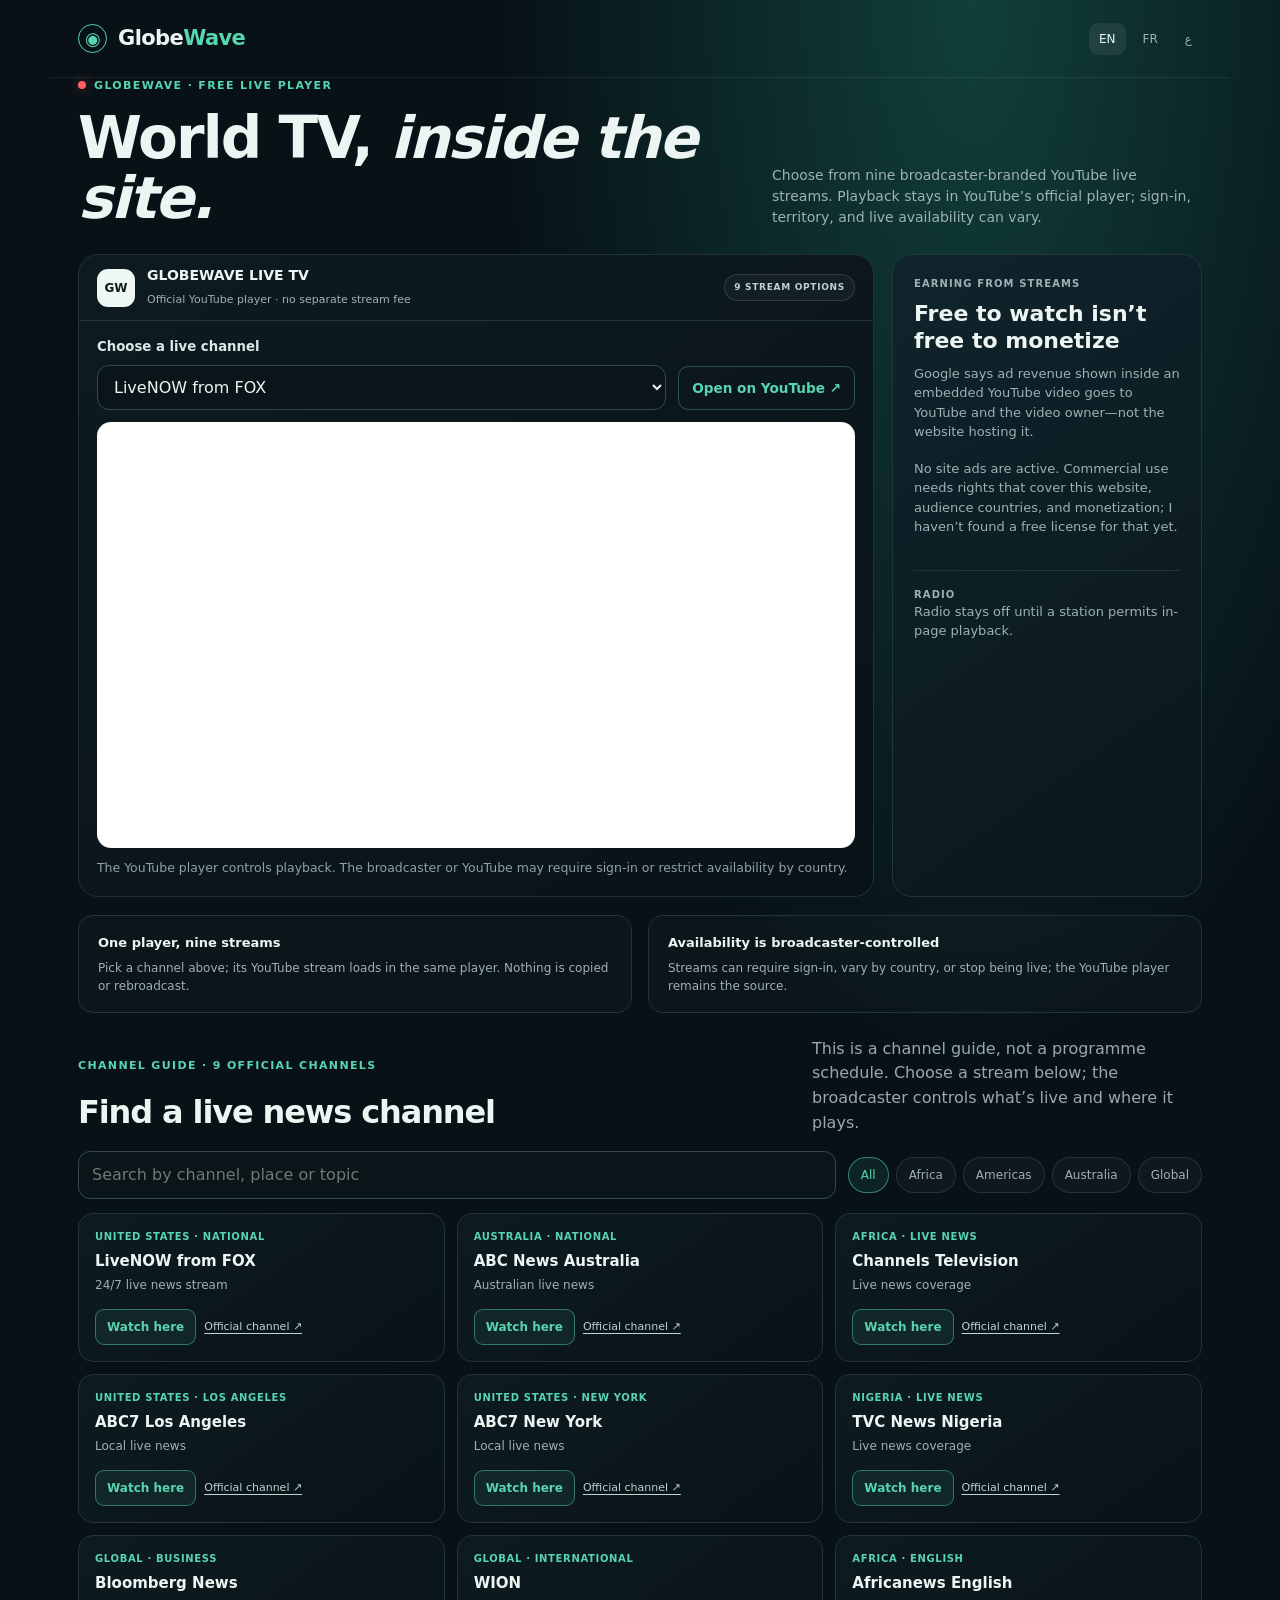
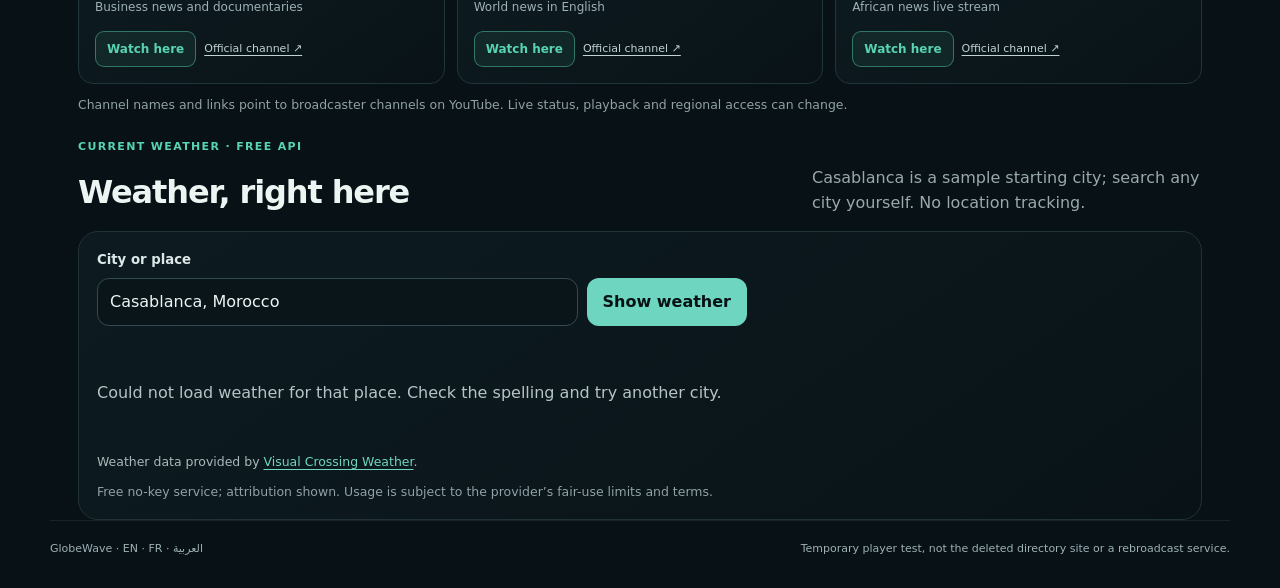
==== commit 3724606d: "Add searchable multilingual TV channel guide" ====
--- a/index.html
+++ b/index.html
@@ -12,6 +12,21 @@
 <main class="wrap">
 <section class="intro"><div><p class="eyebrow"><span class="live-dot"></span>GLOBEWAVE · FREE LIVE PLAYER</p><h1>World TV, <em>inside the site.</em></h1></div><p>Choose from nine broadcaster-branded YouTube live streams. Playback stays in YouTube’s official player; sign-in, territory, and live availability can vary.</p></section>
 <section class="stage" aria-label="World live TV player"><article class="news-player-card"><div class="player-head"><div class="station"><div class="station-logo" aria-hidden="true">GW</div><div><h2>GLOBEWAVE LIVE TV</h2><small>Official YouTube player · no separate stream fee</small></div></div><span class="status-pill">9 STREAM OPTIONS</span></div><label class="field-label" for="news-channel" data-copy="chooseNews">Choose a live channel</label><div class="news-select-row"><select id="news-channel" aria-label="Choose a live channel"><option value="fox">LiveNOW from FOX</option><option value="abcau">ABC News Australia</option><option value="channels">Channels Television</option><option value="abc7la">ABC7 Los Angeles</option><option value="abc7ny">ABC7 New York</option><option value="tvc">TVC News Nigeria</option><option value="bloomberg">Bloomberg News</option><option value="wion">WION</option><option value="africanews">Africanews English</option></select><a id="news-official-link" class="official-link" href="https://www.youtube.com/watch?v=C96oohpWBGw" target="_blank" rel="noopener noreferrer" data-copy="openOfficial">Open on YouTube ↗</a></div><div class="news-frame-wrap"><iframe id="news-frame" title="LiveNOW from FOX live stream" src="https://www.youtube-nocookie.com/embed/C96oohpWBGw?playsinline=1&amp;rel=0" loading="eager" allow="accelerometer; encrypted-media; gyroscope; picture-in-picture; web-share" referrerpolicy="strict-origin-when-cross-origin" allowfullscreen></iframe></div><p id="news-channel-note" class="small-note" data-copy="newsNote">The YouTube player controls playback. The broadcaster or YouTube may require sign-in or restrict availability by country.</p></article><aside class="side-card"><span class="side-kicker" data-copy="moneyKicker">EARNING FROM STREAMS</span><h2 data-copy="moneyTitle">Free to watch isn’t free to monetize</h2><p data-copy="moneyBody">Google says ad revenue shown inside an embedded YouTube video goes to YouTube and the video owner—not the website hosting it.</p><p class="small-note" data-copy="rightsNote">No site ads are active. Commercial use needs rights that cover this website, audience countries, and monetization; I haven’t found a free license for that yet.</p><hr><span class="side-kicker" data-copy="radioKicker">RADIO</span><p data-copy="radioBody">Radio stays off until a station permits in-page playback.</p></aside></section><section class="below"><article class="info"><h3>One player, nine streams</h3><p>Pick a channel above; its YouTube stream loads in the same player. Nothing is copied or rebroadcast.</p></article><article class="info"><h3>Availability is broadcaster-controlled</h3><p>Streams can require sign-in, vary by country, or stop being live; the YouTube player remains the source.</p></article></section>
+<section class="guide-section panel-section" id="channel-guide" aria-labelledby="guide-title">
+<div class="section-heading"><div><p class="eyebrow">CHANNEL GUIDE · 9 OFFICIAL CHANNELS</p><h2 id="guide-title">Find a live news channel</h2></div><p>This is a channel guide, not a programme schedule. Choose a stream below; the broadcaster controls what’s live and where it plays.</p></div>
+<div class="guide-tools"><label class="sr-only" for="guide-search">Search channels</label><input id="guide-search" type="search" placeholder="Search by channel, place or topic" autocomplete="off"><div class="guide-filters" role="group" aria-label="Filter by region"><button type="button" class="guide-filter is-active" data-region-filter="all" aria-pressed="true">All</button><button type="button" class="guide-filter" data-region-filter="africa" aria-pressed="false">Africa</button><button type="button" class="guide-filter" data-region-filter="americas" aria-pressed="false">Americas</button><button type="button" class="guide-filter" data-region-filter="australia" aria-pressed="false">Australia</button><button type="button" class="guide-filter" data-region-filter="global" aria-pressed="false">Global</button></div></div>
+<div class="guide-grid" id="guide-grid">
+<article class="guide-card" data-channel-card data-region="americas"><p class="guide-region">United States · national</p><h3>LiveNOW from FOX</h3><p>24/7 live news stream</p><div><button type="button" class="guide-watch" data-watch-channel="fox">Watch here</button><a href="https://www.youtube.com/@livenowfox" target="_blank" rel="noopener noreferrer">Official channel ↗</a></div></article>
+<article class="guide-card" data-channel-card data-region="australia"><p class="guide-region">Australia · national</p><h3>ABC News Australia</h3><p>Australian live news</p><div><button type="button" class="guide-watch" data-watch-channel="abcau">Watch here</button><a href="https://www.youtube.com/@abcnewsaustralia" target="_blank" rel="noopener noreferrer">Official channel ↗</a></div></article>
+<article class="guide-card" data-channel-card data-region="africa"><p class="guide-region">Africa · live news</p><h3>Channels Television</h3><p>Live news coverage</p><div><button type="button" class="guide-watch" data-watch-channel="channels">Watch here</button><a href="https://www.youtube.com/@ChannelsTelevision" target="_blank" rel="noopener noreferrer">Official channel ↗</a></div></article>
+<article class="guide-card" data-channel-card data-region="americas"><p class="guide-region">United States · Los Angeles</p><h3>ABC7 Los Angeles</h3><p>Local live news</p><div><button type="button" class="guide-watch" data-watch-channel="abc7la">Watch here</button><a href="https://www.youtube.com/@ABC7" target="_blank" rel="noopener noreferrer">Official channel ↗</a></div></article>
+<article class="guide-card" data-channel-card data-region="americas"><p class="guide-region">United States · New York</p><h3>ABC7 New York</h3><p>Local live news</p><div><button type="button" class="guide-watch" data-watch-channel="abc7ny">Watch here</button><a href="https://www.youtube.com/@abc7NY" target="_blank" rel="noopener noreferrer">Official channel ↗</a></div></article>
+<article class="guide-card" data-channel-card data-region="africa"><p class="guide-region">Nigeria · live news</p><h3>TVC News Nigeria</h3><p>Live news coverage</p><div><button type="button" class="guide-watch" data-watch-channel="tvc">Watch here</button><a href="https://www.youtube.com/@tvcnewsnigeria" target="_blank" rel="noopener noreferrer">Official channel ↗</a></div></article>
+<article class="guide-card" data-channel-card data-region="global"><p class="guide-region">Global · business</p><h3>Bloomberg News</h3><p>Business news and documentaries</p><div><button type="button" class="guide-watch" data-watch-channel="bloomberg">Watch here</button><a href="https://www.youtube.com/@Bloomberg-News" target="_blank" rel="noopener noreferrer">Official channel ↗</a></div></article>
+<article class="guide-card" data-channel-card data-region="global"><p class="guide-region">Global · international</p><h3>WION</h3><p>World news in English</p><div><button type="button" class="guide-watch" data-watch-channel="wion">Watch here</button><a href="https://www.youtube.com/@WION" target="_blank" rel="noopener noreferrer">Official channel ↗</a></div></article>
+<article class="guide-card" data-channel-card data-region="africa"><p class="guide-region">Africa · English</p><h3>Africanews English</h3><p>African news live stream</p><div><button type="button" class="guide-watch" data-watch-channel="africanews">Watch here</button><a href="https://www.youtube.com/@africanews" target="_blank" rel="noopener noreferrer">Official channel ↗</a></div></article>
+</div><p id="guide-empty" class="guide-empty" hidden>No channels match that search. Try another word or region.</p><p class="small-note guide-note">Channel names and links point to broadcaster channels on YouTube. Live status, playback and regional access can change.</p>
+</section>
 <section class="weather-section panel-section" id="weather" aria-labelledby="weather-title"><div class="section-heading"><div><p class="eyebrow" data-copy="weatherEyebrow">CURRENT WEATHER · FREE API</p><h2 id="weather-title" data-copy="weatherTitle">Weather, right here</h2></div><p data-copy="weatherIntro">Casablanca is a sample starting city; search any city yourself. No location tracking.</p></div><article class="weather-card"><form id="weather-form" class="weather-form"><label class="field-label" for="weather-city" data-copy="cityLabel">City or place</label><div class="weather-controls"><input id="weather-city" name="city" value="Casablanca, Morocco" autocomplete="off" maxlength="100"><button type="submit" data-copy="weatherSearch">Show weather</button></div></form><div id="weather-result" class="weather-result" aria-live="polite"><div class="weather-loading" data-copy="weatherLoading">Loading current conditions…</div></div><p class="attribution"><span data-copy="weatherCredit">Weather data provided by</span> <a href="https://www.visualcrossing.com/" target="_blank" rel="noopener noreferrer">Visual Crossing Weather</a>.</p><p class="small-note" data-copy="weatherTerms">Free no-key service; attribution shown. Usage is subject to the provider’s fair-use limits and terms.</p></article></section>
 </main>
 <footer class="footer wrap"><span>GlobeWave · EN · FR · العربية</span><span data-i18n="footer">Temporary player test, not the deleted directory site or a rebroadcast service.</span></footer>
--- a/assets/player.css
+++ b/assets/player.css
@@ -7,3 +7,26 @@
 /* Main channel player */
 .stage{grid-template-columns:minmax(0,1fr) 310px}.news-player-card .player-head{margin:-18px -18px 16px}.news-player-card iframe{background:#020607}.side-card hr{width:100%;border:0;border-top:1px solid var(--line);margin:16px 0}.side-card .small-note{margin-top:0}.side-card .side-kicker:not(:first-child){margin-top:0}
 @media(max-width:820px){.stage{grid-template-columns:1fr}.news-player-card .player-head{margin:-14px -14px 14px}}
+
+/* Searchable multilingual channel guide */
+.sr-only{position:absolute;width:1px;height:1px;padding:0;margin:-1px;overflow:hidden;clip:rect(0,0,0,0);white-space:nowrap;border:0}
+.guide-tools{display:grid;grid-template-columns:minmax(220px,1fr) auto;gap:12px;align-items:center;margin-bottom:14px}
+.guide-tools input{width:100%;min-width:0;color:var(--ink);background:#0a1519;border:1px solid #334a50;border-radius:12px;padding:11px 13px;font:inherit}
+.guide-filters{display:flex;flex-wrap:wrap;gap:7px}
+.guide-filter{border:1px solid #ffffff1c;border-radius:999px;background:#ffffff08;color:var(--muted);padding:8px 12px;font:inherit;font-size:12px;cursor:pointer}
+.guide-filter:hover,.guide-filter.is-active{border-color:#58d4b188;background:#58d4b119;color:var(--mint)}
+.guide-grid{display:grid;grid-template-columns:repeat(3,minmax(0,1fr));gap:12px}
+.guide-card{display:flex;min-width:0;flex-direction:column;padding:16px;border:1px solid var(--line);border-radius:15px;background:linear-gradient(145deg,#0d1b20,#091317)}
+.guide-card[hidden]{display:none}
+.guide-card .guide-region{font-size:10px;line-height:1.35;text-transform:uppercase;letter-spacing:.065em;color:var(--mint);font-weight:750;margin:0 0 9px}
+.guide-card h3{font-size:15px;margin:0 0 4px;line-height:1.3}
+.guide-card>p:not(.guide-region){font-size:12px;color:var(--muted);margin:0 0 15px}
+.guide-card>div{display:flex;gap:8px;align-items:center;margin-top:auto;flex-wrap:wrap}
+.guide-watch{border:1px solid #58d4b177;border-radius:9px;background:#58d4b114;color:var(--mint);padding:8px 11px;font:inherit;font-size:12px;font-weight:750;cursor:pointer}
+.guide-watch:hover{background:#58d4b12b}
+.guide-card a{color:#c1d2d2;text-decoration:underline;text-underline-offset:3px;font-size:11px}
+.guide-empty{border:1px dashed #ffffff2a;border-radius:12px;padding:18px;text-align:center;color:var(--muted)}
+.guide-note{margin-top:12px}
+.guide-tools input:focus-visible,.guide-filter:focus-visible,.guide-watch:focus-visible,.guide-card a:focus-visible{outline:2px solid var(--mint);outline-offset:2px}
+@media(max-width:900px){.guide-grid{grid-template-columns:repeat(2,minmax(0,1fr))}.guide-tools{grid-template-columns:1fr}}
+@media(max-width:520px){.guide-grid{grid-template-columns:1fr}.guide-card{padding:14px}.guide-filters{gap:6px}.guide-filter{padding:7px 10px}}
